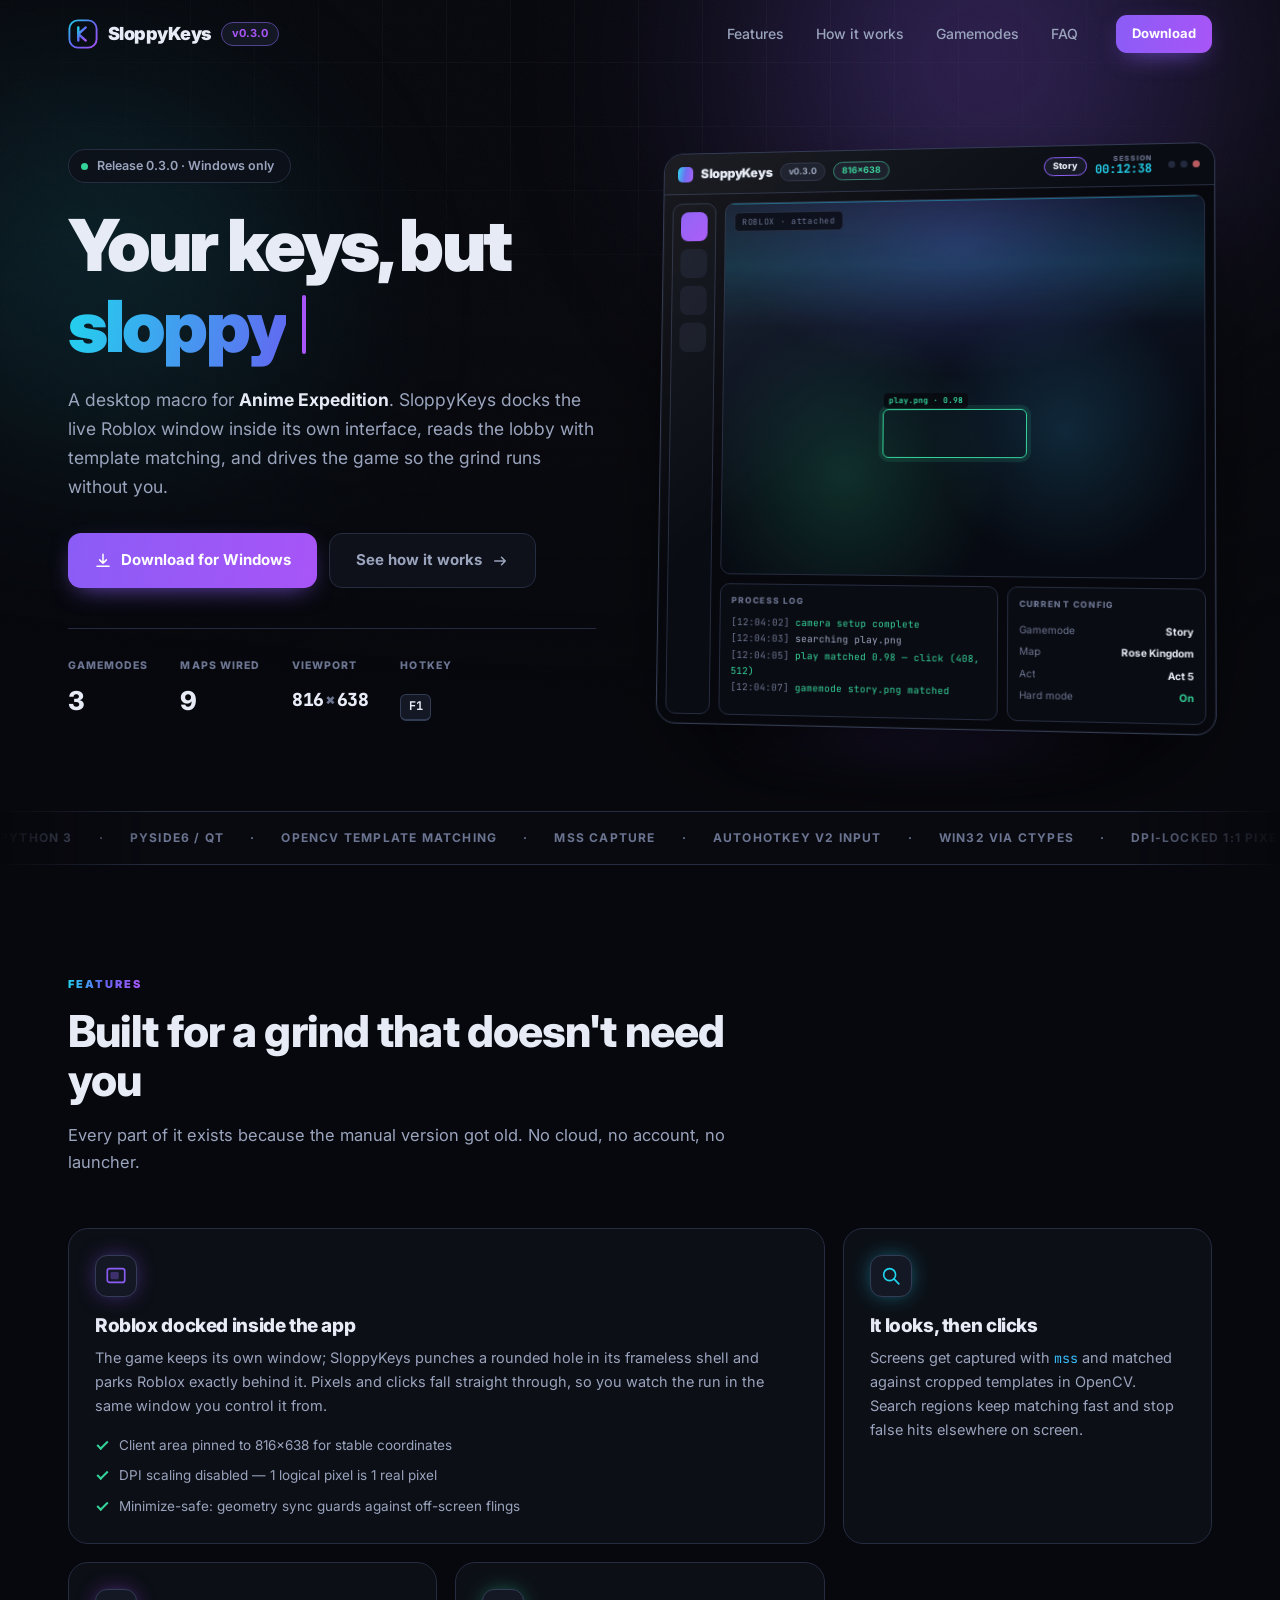
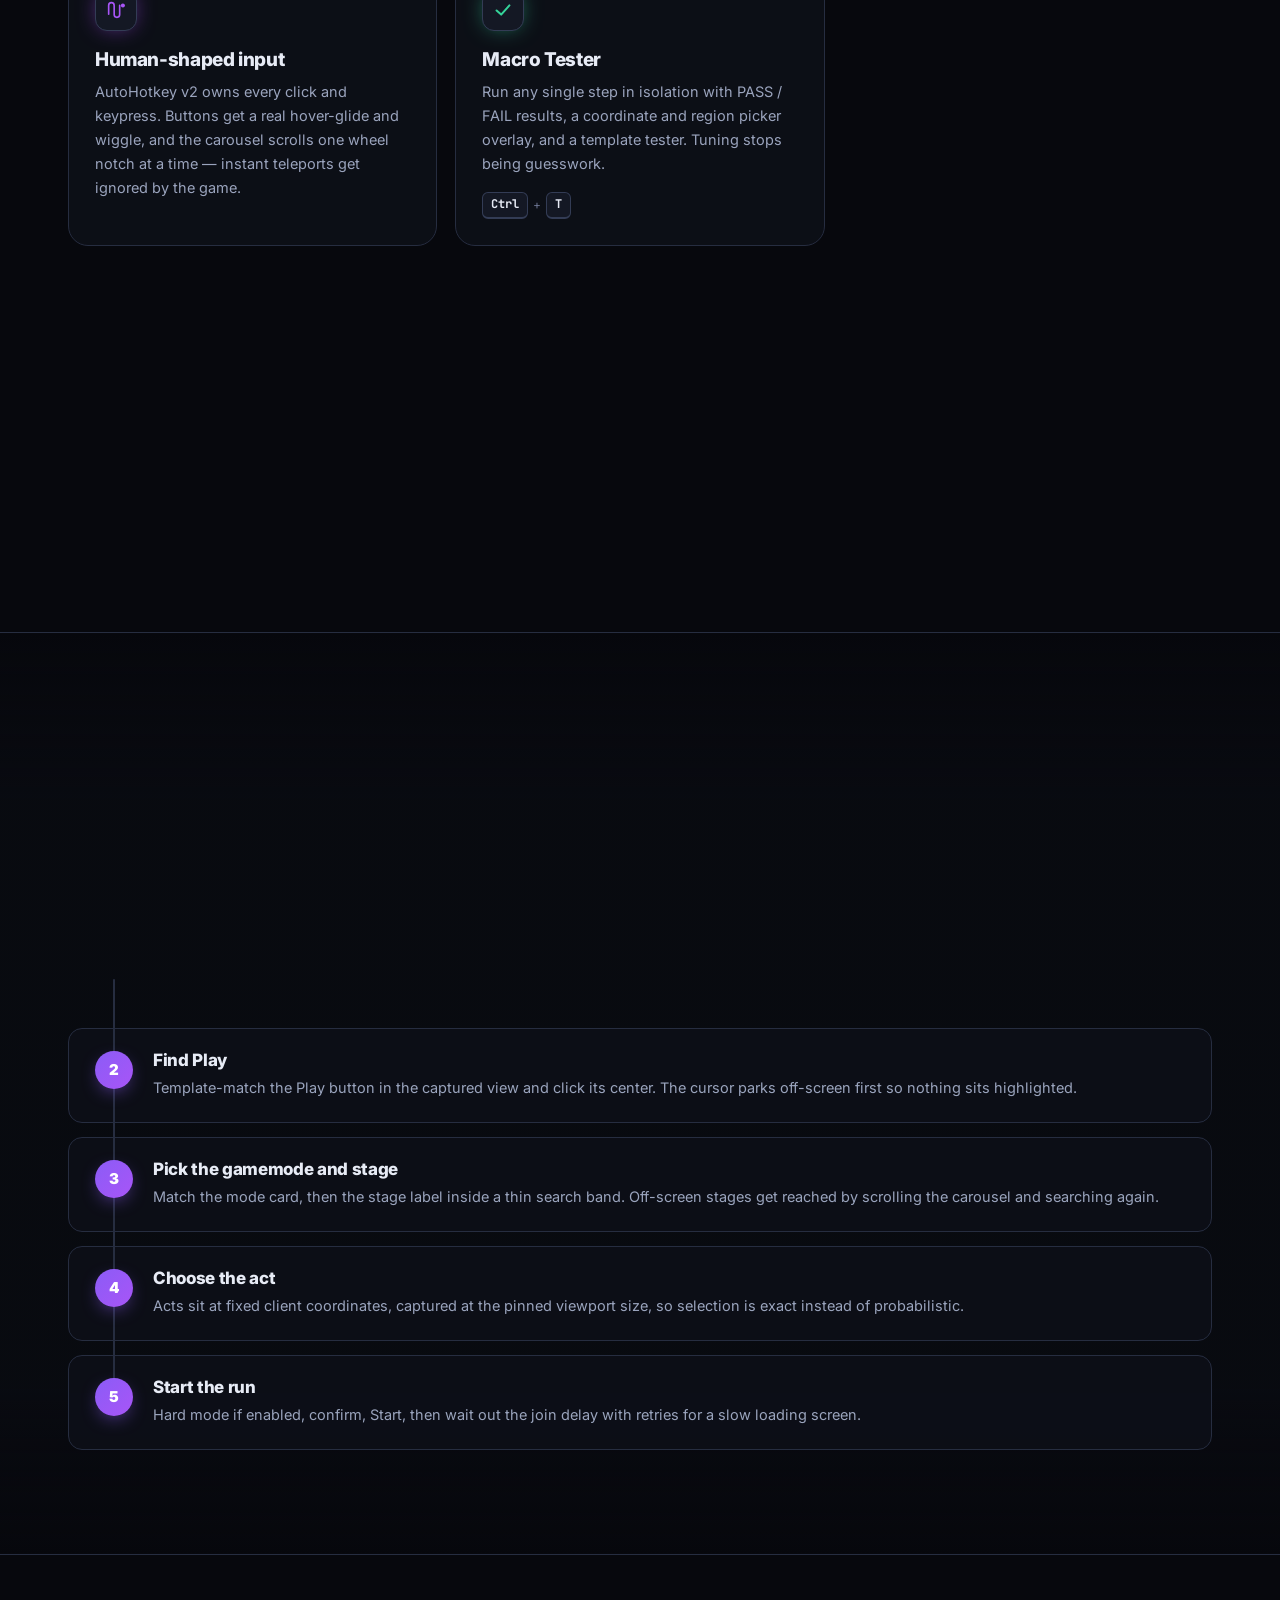
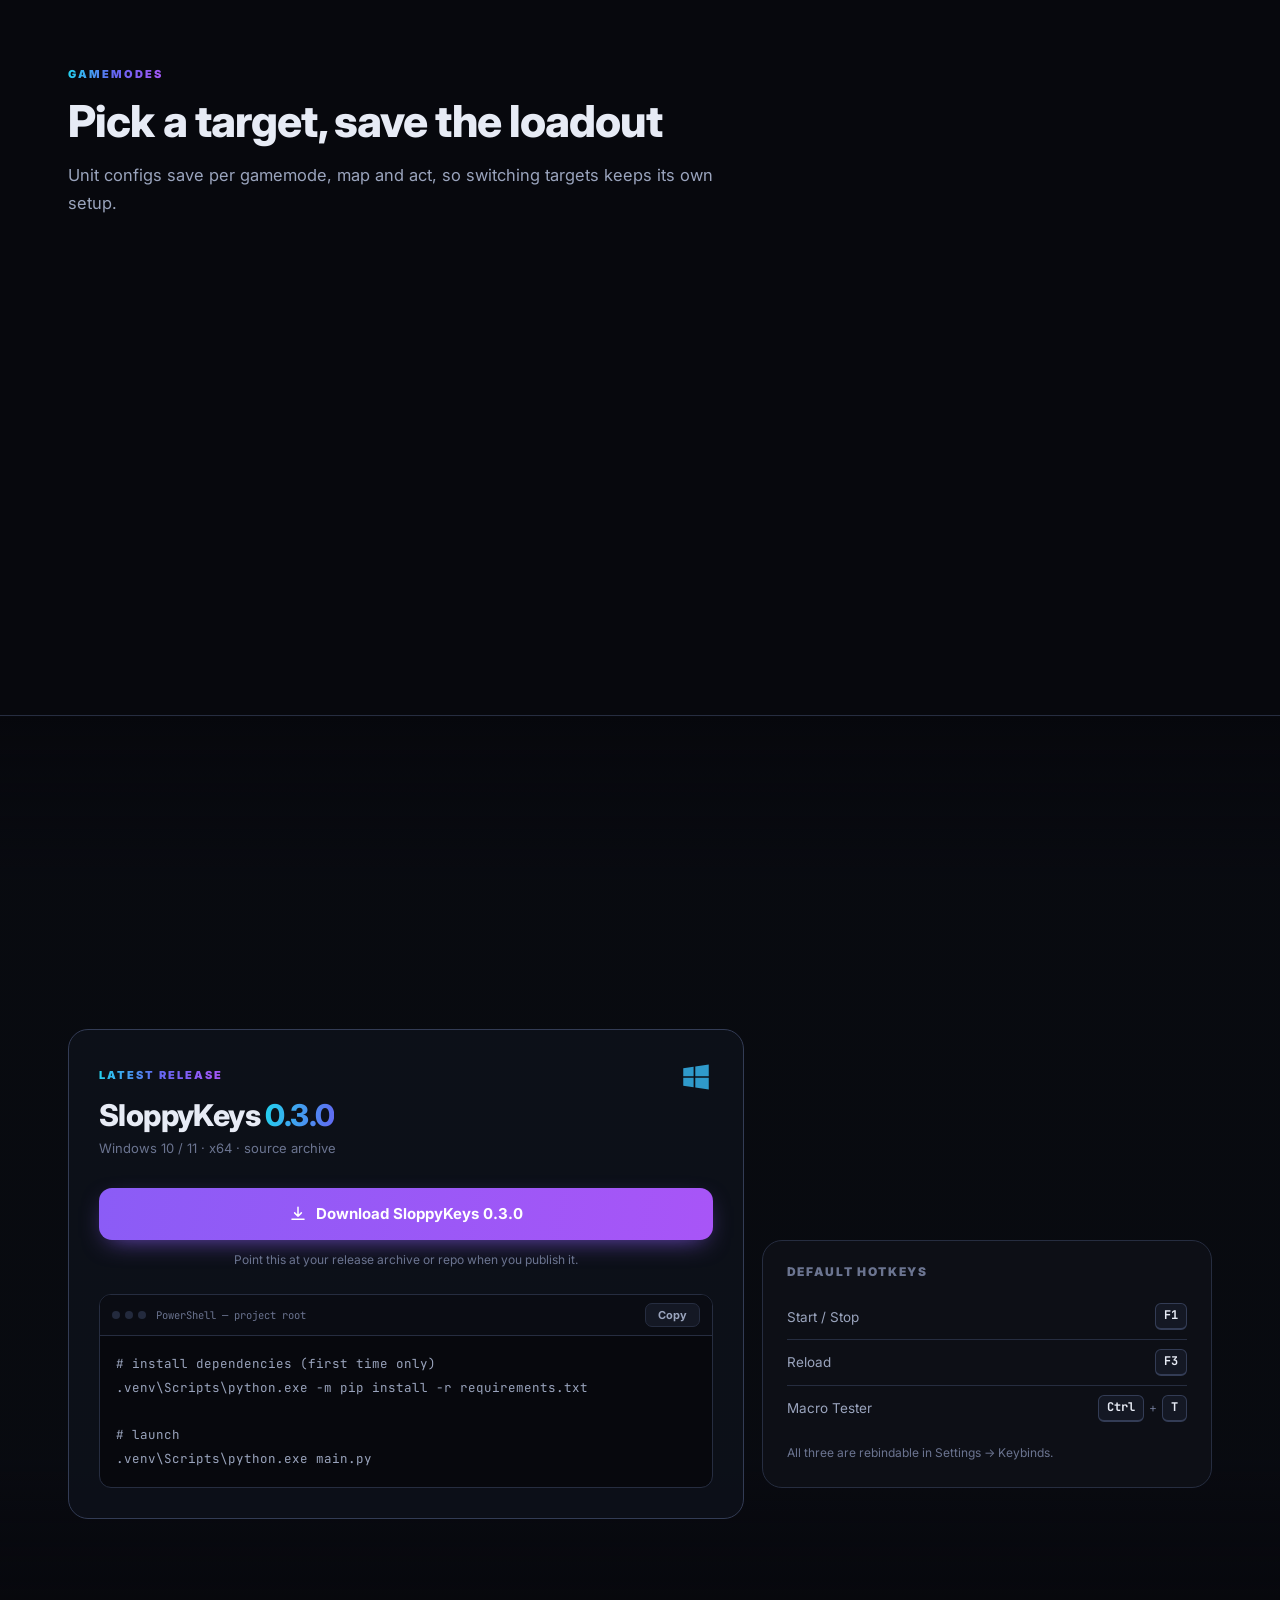
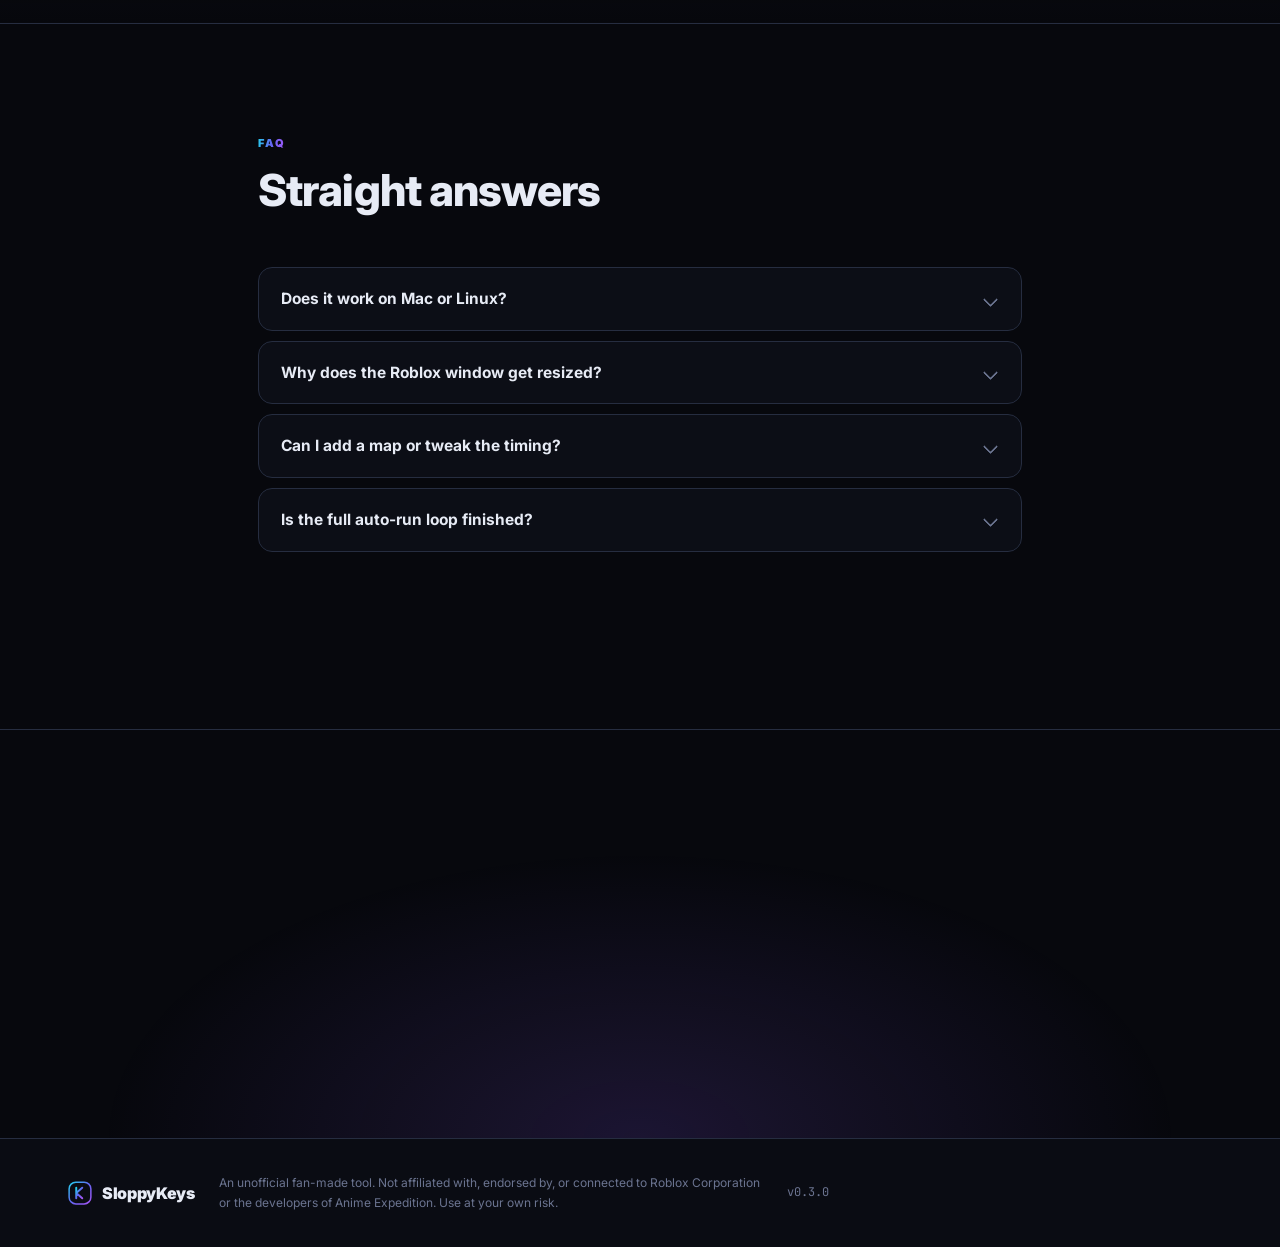
==== website/index.html @ e1d13b54 "chore: import SloppyKeys at its current state Windows-only PySide6 macro for the Roblox game Anime E" ====
<!DOCTYPE html>
<html lang="en">
<head>
<meta charset="utf-8">
<meta name="viewport" content="width=device-width, initial-scale=1">
<title>SloppyKeys — the Anime Expedition macro that runs itself</title>
<meta name="description" content="SloppyKeys is a Windows macro for Anime Expedition. It docks the live Roblox window inside its own UI, image-matches the lobby, and drives the game for you.">
<meta name="theme-color" content="#07080D">

<meta property="og:type" content="website">
<meta property="og:title" content="SloppyKeys — the Anime Expedition macro that runs itself">
<meta property="og:description" content="Docks the live Roblox window, image-matches the lobby, and farms while you do something else.">

<link rel="preconnect" href="https://fonts.googleapis.com">
<link rel="preconnect" href="https://fonts.gstatic.com" crossorigin>
<link href="https://fonts.googleapis.com/css2?family=Inter:wght@400;500;700;800;900&family=JetBrains+Mono:wght@400;500;700&display=swap" rel="stylesheet">
<link rel="stylesheet" href="styles.css">
</head>
<body>

<a class="skip" href="#main">Skip to content</a>

<!-- ambient background layers -->
<div class="backdrop" aria-hidden="true">
  <div class="grid"></div>
  <div class="blob blob-violet" data-parallax="0.18"></div>
  <div class="blob blob-cyan"   data-parallax="0.30"></div>
  <div class="blob blob-indigo" data-parallax="0.12"></div>
  <div class="noise"></div>
  <div class="vignette"></div>
</div>

<!-- ─────────────────────────── nav ─────────────────────────── -->
<header class="nav" id="nav">
  <div class="wrap nav-inner">
    <a class="brand" href="#top" aria-label="SloppyKeys home">
      <svg class="mark" viewBox="0 0 32 32" aria-hidden="true">
        <defs>
          <linearGradient id="g-mark" x1="0" y1="0" x2="1" y2="1">
            <stop offset="0" stop-color="#22D3EE"/>
            <stop offset="0.5" stop-color="#6366F1"/>
            <stop offset="1" stop-color="#A855F7"/>
          </linearGradient>
        </defs>
        <rect x="1.5" y="1.5" width="29" height="29" rx="9" fill="none" stroke="url(#g-mark)" stroke-width="2"/>
        <path d="M11 9v14M11 16l8-7M11 16l8 7" fill="none" stroke="url(#g-mark)" stroke-width="2.6" stroke-linecap="round" stroke-linejoin="round"/>
      </svg>
      <span class="brand-name">SloppyKeys</span>
      <span class="pill pill-v">v0.3.0</span>
    </a>

    <nav class="nav-links" aria-label="Sections">
      <a href="#features">Features</a>
      <a href="#how">How it works</a>
      <a href="#modes">Gamemodes</a>
      <a href="#faq">FAQ</a>
    </nav>

    <a class="btn btn-primary btn-sm" href="#download">
      <span class="btn-glow" aria-hidden="true"></span>
      Download
    </a>
  </div>
  <div class="scroll-progress" id="scrollProgress" aria-hidden="true"></div>
</header>

<main id="main">

<!-- ─────────────────────────── hero ─────────────────────────── -->
<section class="hero" id="top">
  <div class="wrap hero-inner">

    <div class="hero-copy">
      <div class="badge reveal">
        <span class="dot"></span>
        Release 0.3.0 · Windows only
      </div>

      <h1 class="reveal" data-delay="60">
        Your keys, but
        <span class="grad">sloppy</span>
        <span class="cursor-bar" aria-hidden="true"></span>
      </h1>

      <p class="lede reveal" data-delay="120">
        A desktop macro for <strong>Anime Expedition</strong>. SloppyKeys docks the live
        Roblox window inside its own interface, reads the lobby with template matching,
        and drives the game so the grind runs without you.
      </p>

      <div class="cta-row reveal" data-delay="180">
        <a class="btn btn-primary btn-lg" href="#download">
          <span class="btn-glow" aria-hidden="true"></span>
          <svg class="i" viewBox="0 0 24 24" aria-hidden="true"><path d="M12 3v12m0 0 4.5-4.5M12 15l-4.5-4.5M4 19h16" fill="none" stroke="currentColor" stroke-width="2" stroke-linecap="round" stroke-linejoin="round"/></svg>
          Download for Windows
        </a>
        <a class="btn btn-ghost btn-lg" href="#how">
          See how it works
          <svg class="i" viewBox="0 0 24 24" aria-hidden="true"><path d="M5 12h14m0 0-5-5m5 5-5 5" fill="none" stroke="currentColor" stroke-width="2" stroke-linecap="round" stroke-linejoin="round"/></svg>
        </a>
      </div>

      <dl class="stats reveal" data-delay="240">
        <div class="stat">
          <dt>Gamemodes</dt>
          <dd><span class="count" data-to="3">0</span></dd>
        </div>
        <div class="stat">
          <dt>Maps wired</dt>
          <dd><span class="count" data-to="9">0</span></dd>
        </div>
        <div class="stat">
          <dt>Viewport</dt>
          <dd class="mono small">816<span class="x">×</span>638</dd>
        </div>
        <div class="stat">
          <dt>Hotkey</dt>
          <dd><kbd>F1</kbd></dd>
        </div>
      </dl>
    </div>

    <!-- app mock, mirrors the real shell: titlebar + rail + viewport + strip -->
    <div class="hero-app reveal" data-delay="120">
      <div class="app tilt" id="appMock">
        <div class="app-titlebar">
          <span class="mini-mark" aria-hidden="true"></span>
          <span class="app-brand">SloppyKeys</span>
          <span class="pill pill-tiny">v0.3.0</span>
          <span class="pill pill-tiny pill-good">816×638</span>
          <span class="spacer"></span>
          <span class="pill pill-tiny pill-mode">Story</span>
          <span class="session"><em>SESSION</em><b id="mockTimer">00:00:00</b></span>
          <span class="wdots" aria-hidden="true"><i></i><i></i><i></i></span>
        </div>

        <div class="app-body">
          <div class="app-rail" aria-hidden="true">
            <span class="rail-i on"></span>
            <span class="rail-i"></span>
            <span class="rail-i"></span>
            <span class="rail-i"></span>
          </div>

          <div class="app-main">
            <div class="app-viewport">
              <span class="vp-tag mono">ROBLOX · attached</span>
              <div class="vp-scan" aria-hidden="true"></div>
              <!-- template-match reticle -->
              <div class="vp-hit" aria-hidden="true">
                <span class="vp-hit-label mono">play.png · 0.98</span>
              </div>
            </div>

            <div class="app-strip">
              <div class="strip-box">
                <span class="strip-head">PROCESS LOG</span>
                <pre class="log mono" id="mockLog" aria-hidden="true"></pre>
              </div>
              <div class="strip-box strip-narrow">
                <span class="strip-head">CURRENT CONFIG</span>
                <div class="kv"><span>Gamemode</span><b>Story</b></div>
                <div class="kv"><span>Map</span><b>Rose Kingdom</b></div>
                <div class="kv"><span>Act</span><b>Act 5</b></div>
                <div class="kv"><span>Hard mode</span><b class="on">On</b></div>
              </div>
            </div>
          </div>
        </div>
        <span class="app-sheen" aria-hidden="true"></span>
      </div>
      <div class="app-shadow" aria-hidden="true"></div>
    </div>
  </div>

  <div class="marquee" aria-hidden="true">
    <div class="marquee-track">
      <span>Python 3</span><span>·</span><span>PySide6 / Qt</span><span>·</span>
      <span>OpenCV template matching</span><span>·</span><span>mss capture</span><span>·</span>
      <span>AutoHotkey v2 input</span><span>·</span><span>Win32 via ctypes</span><span>·</span>
      <span>DPI-locked 1:1 pixels</span><span>·</span>
      <span>Python 3</span><span>·</span><span>PySide6 / Qt</span><span>·</span>
      <span>OpenCV template matching</span><span>·</span><span>mss capture</span><span>·</span>
      <span>AutoHotkey v2 input</span><span>·</span><span>Win32 via ctypes</span><span>·</span>
      <span>DPI-locked 1:1 pixels</span><span>·</span>
    </div>
  </div>
</section>

<!-- ─────────────────────────── features ─────────────────────────── -->
<section class="section" id="features">
  <div class="wrap">
    <div class="head reveal">
      <span class="eyebrow">Features</span>
      <h2>Built for a grind that doesn't need you</h2>
      <p>Every part of it exists because the manual version got old. No cloud, no account, no launcher.</p>
    </div>

    <div class="bento">
      <article class="card card-wide reveal" data-spotlight>
        <div class="card-ico ico-violet" aria-hidden="true">
          <svg viewBox="0 0 24 24"><rect x="2.5" y="4" width="19" height="15" rx="2.5" fill="none" stroke="currentColor" stroke-width="1.8"/><rect x="6" y="7.5" width="9" height="8" rx="1.5" fill="currentColor" opacity=".35"/></svg>
        </div>
        <h3>Roblox docked inside the app</h3>
        <p>
          The game keeps its own window; SloppyKeys punches a rounded hole in its frameless
          shell and parks Roblox exactly behind it. Pixels and clicks fall straight through,
          so you watch the run in the same window you control it from.
        </p>
        <ul class="ticks">
          <li>Client area pinned to 816×638 for stable coordinates</li>
          <li>DPI scaling disabled — 1 logical pixel is 1 real pixel</li>
          <li>Minimize-safe: geometry sync guards against off-screen flings</li>
        </ul>
      </article>

      <article class="card reveal" data-delay="60" data-spotlight>
        <div class="card-ico ico-cyan" aria-hidden="true">
          <svg viewBox="0 0 24 24"><circle cx="10.5" cy="10.5" r="6.5" fill="none" stroke="currentColor" stroke-width="1.8"/><path d="m15.5 15.5 5 5" stroke="currentColor" stroke-width="1.8" stroke-linecap="round"/></svg>
        </div>
        <h3>It looks, then clicks</h3>
        <p>
          Screens get captured with <span class="mono">mss</span> and matched against cropped
          templates in OpenCV. Search regions keep matching fast and stop false hits
          elsewhere on screen.
        </p>
      </article>

      <article class="card reveal" data-delay="120" data-spotlight>
        <div class="card-ico ico-purple" aria-hidden="true">
          <svg viewBox="0 0 24 24"><path d="M4 16.5V7a3 3 0 0 1 6 0v10a3 3 0 0 0 6 0V7" fill="none" stroke="currentColor" stroke-width="1.8" stroke-linecap="round"/><circle cx="19.5" cy="7" r="2.2" fill="currentColor"/></svg>
        </div>
        <h3>Human-shaped input</h3>
        <p>
          AutoHotkey v2 owns every click and keypress. Buttons get a real hover-glide and
          wiggle, and the carousel scrolls one wheel notch at a time — instant teleports
          get ignored by the game.
        </p>
      </article>

      <article class="card reveal" data-delay="60" data-spotlight>
        <div class="card-ico ico-good" aria-hidden="true">
          <svg viewBox="0 0 24 24"><path d="M5 12.5 10 17l9-10" fill="none" stroke="currentColor" stroke-width="2.2" stroke-linecap="round" stroke-linejoin="round"/></svg>
        </div>
        <h3>Macro Tester</h3>
        <p>
          Run any single step in isolation with PASS / FAIL results, a coordinate and region
          picker overlay, and a template tester. Tuning stops being guesswork.
        </p>
        <span class="kbd-row"><kbd>Ctrl</kbd><span>+</span><kbd>T</kbd></span>
      </article>

      <article class="card card-wide reveal" data-delay="120" data-spotlight>
        <div class="card-ico ico-sky" aria-hidden="true">
          <svg viewBox="0 0 24 24"><path d="M4 7h16M4 12h16M4 17h10" fill="none" stroke="currentColor" stroke-width="1.8" stroke-linecap="round"/></svg>
        </div>
        <h3>Tunable without touching code</h3>
        <p>
          Delays, keybinds, hard mode and the private-server link live in Settings and persist
          to <span class="mono">settings.json</span>. Gamemodes, maps, acts and coordinates are
          plain data tables, so new content is an edit, not a rewrite.
        </p>
        <div class="chips">
          <span class="chip">Image-search cooldown</span>
          <span class="chip">Join wait</span>
          <span class="chip">Retry on load</span>
          <span class="chip">Hard mode</span>
          <span class="chip">Private server</span>
        </div>
      </article>

      <article class="card reveal" data-delay="180" data-spotlight>
        <div class="card-ico ico-warn" aria-hidden="true">
          <svg viewBox="0 0 24 24"><circle cx="12" cy="12" r="8.5" fill="none" stroke="currentColor" stroke-width="1.8"/><path d="M12 7.5v5l3.5 2" fill="none" stroke="currentColor" stroke-width="1.8" stroke-linecap="round"/></svg>
        </div>
        <h3>Never freezes</h3>
        <p>
          Clicks, sleeps and image searches run on worker threads, so the interface stays
          responsive while a step is mid-flight.
        </p>
      </article>
    </div>
  </div>
</section>

<!-- ─────────────────────────── how it works ─────────────────────────── -->
<section class="section section-alt" id="how">
  <div class="wrap">
    <div class="head reveal">
      <span class="eyebrow">How it works</span>
      <h2>Lobby to loot, five steps</h2>
      <p>The navigator drives the same path you would, just without the misclicks.</p>
    </div>

    <ol class="steps">
      <li class="step reveal" data-spotlight>
        <span class="step-n">1</span>
        <div>
          <h3>Frame the camera</h3>
          <p>Zoom in, pitch down with raw mouse input, zoom back out — a known camera state means known coordinates.</p>
        </div>
      </li>
      <li class="step reveal" data-delay="60" data-spotlight>
        <span class="step-n">2</span>
        <div>
          <h3>Find Play</h3>
          <p>Template-match the Play button in the captured view and click its center. The cursor parks off-screen first so nothing sits highlighted.</p>
        </div>
      </li>
      <li class="step reveal" data-delay="120" data-spotlight>
        <span class="step-n">3</span>
        <div>
          <h3>Pick the gamemode and stage</h3>
          <p>Match the mode card, then the stage label inside a thin search band. Off-screen stages get reached by scrolling the carousel and searching again.</p>
        </div>
      </li>
      <li class="step reveal" data-delay="180" data-spotlight>
        <span class="step-n">4</span>
        <div>
          <h3>Choose the act</h3>
          <p>Acts sit at fixed client coordinates, captured at the pinned viewport size, so selection is exact instead of probabilistic.</p>
        </div>
      </li>
      <li class="step reveal" data-delay="240" data-spotlight>
        <span class="step-n">5</span>
        <div>
          <h3>Start the run</h3>
          <p>Hard mode if enabled, confirm, Start, then wait out the join delay with retries for a slow loading screen.</p>
        </div>
      </li>
      <span class="steps-line" aria-hidden="true"><i id="stepsFill"></i></span>
    </ol>
  </div>
</section>

<!-- ─────────────────────────── gamemodes ─────────────────────────── -->
<section class="section" id="modes">
  <div class="wrap">
    <div class="head reveal">
      <span class="eyebrow">Gamemodes</span>
      <h2>Pick a target, save the loadout</h2>
      <p>Unit configs save per gamemode, map and act, so switching targets keeps its own setup.</p>
    </div>

    <div class="modes">
      <article class="mode mode-sky reveal" data-spotlight>
        <header>
          <h3>Story</h3>
          <span class="mode-tag">5 maps · 7 acts</span>
        </header>
        <p>Fully measured and confirmed end-to-end, including the two special acts.</p>
        <ul class="mode-list">
          <li>School Grounds</li>
          <li>Flower Forest</li>
          <li>Rose Kingdom</li>
          <li>Fairy King Forest</li>
          <li>King's Tomb</li>
        </ul>
        <footer><span class="state state-good">Verified</span></footer>
      </article>

      <article class="mode mode-bad reveal" data-delay="60" data-spotlight>
        <header>
          <h3>Raid</h3>
          <span class="mode-tag">1 map · 3 acts</span>
        </header>
        <p>Navigation is in place. Act and start coordinates are still being measured.</p>
        <ul class="mode-list">
          <li>Spirit City</li>
        </ul>
        <footer><span class="state state-warn">Coordinates pending</span></footer>
      </article>

      <article class="mode mode-good reveal" data-delay="120" data-spotlight>
        <header>
          <h3>Expedition</h3>
          <span class="mode-tag">3 maps · 3 difficulties</span>
        </header>
        <p>Difficulty selection replaces acts. Same navigation path, own coordinate set.</p>
        <ul class="mode-list">
          <li>School Grounds</li>
          <li>Flower Forest</li>
          <li>Rose Kingdom</li>
        </ul>
        <footer><span class="state state-warn">Coordinates pending</span></footer>
      </article>
    </div>
  </div>
</section>

<!-- ─────────────────────────── download ─────────────────────────── -->
<section class="section section-alt" id="download">
  <div class="wrap">
    <div class="head reveal">
      <span class="eyebrow">Download</span>
      <h2>Get 0.3.0 running</h2>
      <p>Source release. Python and AutoHotkey v2 do the heavy lifting, so there's nothing to install beyond them.</p>
    </div>

    <div class="dl">
      <div class="dl-main reveal" data-spotlight>
        <div class="dl-top">
          <div>
            <span class="eyebrow">Latest release</span>
            <h3>SloppyKeys <span class="grad">0.3.0</span></h3>
            <p class="dl-note">Windows 10 / 11 · x64 · source archive</p>
          </div>
          <span class="os-badge" aria-hidden="true">
            <svg viewBox="0 0 24 24"><path d="M3 5.8 10.3 4.8v6.6H3zM11.5 4.6 21 3.2v8.2h-9.5zM3 12.6h7.3v6.6L3 18.2zM11.5 12.6H21v8.2l-9.5-1.4z" fill="currentColor"/></svg>
          </span>
        </div>

        <a class="btn btn-primary btn-lg btn-block" href="#" data-noop>
          <span class="btn-glow" aria-hidden="true"></span>
          <svg class="i" viewBox="0 0 24 24" aria-hidden="true"><path d="M12 3v12m0 0 4.5-4.5M12 15l-4.5-4.5M4 19h16" fill="none" stroke="currentColor" stroke-width="2" stroke-linecap="round" stroke-linejoin="round"/></svg>
          Download SloppyKeys 0.3.0
        </a>
        <p class="dl-hint">Point this at your release archive or repo when you publish it.</p>

        <div class="terminal">
          <div class="terminal-bar">
            <span class="tdots" aria-hidden="true"><i></i><i></i><i></i></span>
            <span class="mono terminal-title">PowerShell — project root</span>
            <button class="copy" type="button" data-copy="#cmds" aria-label="Copy setup commands">Copy</button>
          </div>
          <pre class="mono" id="cmds"># install dependencies (first time only)
.venv\Scripts\python.exe -m pip install -r requirements.txt

# launch
.venv\Scripts\python.exe main.py</pre>
        </div>
      </div>

      <aside class="dl-side">
        <div class="side-card reveal" data-delay="60" data-spotlight>
          <h4>Requirements</h4>
          <ul class="ticks">
            <li>Windows 10 or 11 — Win32 only, no Linux or macOS build</li>
            <li>Python 3 with the bundled virtual environment</li>
            <li>AutoHotkey v2 for synthetic input</li>
            <li>Roblox, windowed</li>
          </ul>
        </div>

        <div class="side-card reveal" data-delay="120" data-spotlight>
          <h4>Default hotkeys</h4>
          <div class="bind"><span>Start / Stop</span><kbd>F1</kbd></div>
          <div class="bind"><span>Reload</span><kbd>F3</kbd></div>
          <div class="bind"><span>Macro Tester</span><span class="kbd-row"><kbd>Ctrl</kbd><span>+</span><kbd>T</kbd></span></div>
          <p class="side-note">All three are rebindable in Settings → Keybinds.</p>
        </div>
      </aside>
    </div>
  </div>
</section>

<!-- ─────────────────────────── faq ─────────────────────────── -->
<section class="section" id="faq">
  <div class="wrap wrap-narrow">
    <div class="head reveal">
      <span class="eyebrow">FAQ</span>
      <h2>Straight answers</h2>
    </div>

    <div class="faq">
      <details class="reveal">
        <summary>Does it work on Mac or Linux?<span class="chev" aria-hidden="true"></span></summary>
        <p>No. SloppyKeys talks to the Win32 API to find, size and position the Roblox window, and it uses AutoHotkey for input. Both are Windows-only, and there is no cross-platform path planned.</p>
      </details>
      <details class="reveal" data-delay="40">
        <summary>Why does the Roblox window get resized?<span class="chev" aria-hidden="true"></span></summary>
        <p>Every coordinate and template is captured at an 816×638 client area with DPI scaling disabled. Pinning that size is what makes clicks land in the right place on any display.</p>
      </details>
      <details class="reveal" data-delay="80">
        <summary>Can I add a map or tweak the timing?<span class="chev" aria-hidden="true"></span></summary>
        <p>Yes. Content lives in data tables — gamemodes, maps, acts, start sequences, images and search regions. Delays and keybinds are editable live in Settings and saved to <span class="mono">settings.json</span>.</p>
      </details>
      <details class="reveal" data-delay="120">
        <summary>Is the full auto-run loop finished?<span class="chev" aria-hidden="true"></span></summary>
        <p>Not in 0.3.0. Camera setup and lobby navigation are verified for Story and runnable step by step in the Macro Tester. Chaining them into the F1 loop, plus in-match unit placement, is what's next.</p>
      </details>
      <details class="reveal" data-delay="160">
        <summary>Will this get my account banned?<span class="chev" aria-hidden="true"></span></summary>
        <p>Automation tools carry risk. SloppyKeys sends ordinary mouse and keyboard input and never touches game memory or network traffic, but it still automates play, which many games disallow. Use it knowing that.</p>
      </details>
    </div>
  </div>
</section>

<!-- ─────────────────────────── cta ─────────────────────────── -->
<section class="closer">
  <div class="wrap closer-inner reveal">
    <h2>Stop babysitting the lobby.</h2>
    <p>Set a target, hit <kbd>F1</kbd>, go do something better.</p>
    <a class="btn btn-primary btn-lg" href="#download">
      <span class="btn-glow" aria-hidden="true"></span>
      Download 0.3.0
    </a>
  </div>
</section>

</main>

<footer class="footer">
  <div class="wrap footer-inner">
    <div class="footer-brand">
      <svg class="mark" viewBox="0 0 32 32" aria-hidden="true">
        <rect x="1.5" y="1.5" width="29" height="29" rx="9" fill="none" stroke="url(#g-mark)" stroke-width="2"/>
        <path d="M11 9v14M11 16l8-7M11 16l8 7" fill="none" stroke="url(#g-mark)" stroke-width="2.6" stroke-linecap="round" stroke-linejoin="round"/>
      </svg>
      <span>SloppyKeys</span>
    </div>
    <p class="disclaimer">
      An unofficial fan-made tool. Not affiliated with, endorsed by, or connected to Roblox
      Corporation or the developers of Anime Expedition. Use at your own risk.
    </p>
    <span class="footer-v mono">v0.3.0</span>
  </div>
</footer>

<script src="main.js"></script>
</body>
</html>
---- website/styles.css ----
/* ============================================================
   SloppyKeys — release site
   Palette mirrors sloppykeys/ui/theme.py so the site and the app
   read as the same product.
   ============================================================ */

:root {
  /* ink */
  --ink-900:#07080D; --ink-850:#0A0C13; --ink-800:#0E1119;
  --ink-700:#141824; --ink-600:#1B2030; --ink-500:#232A3D;
  /* lines */
  --line:#262D40; --line-bright:#333C55;
  /* text */
  --text:#E7EBF5; --text-dim:#9AA4BD; --text-faint:#6B7490;
  /* accents */
  --cyan:#22D3EE; --sky:#38BDF8; --blue:#3B82F6;
  --indigo:#6366F1; --violet:#8B5CF6; --purple:#A855F7;
  --good:#34D399; --warn:#FBBF24; --bad:#F87171;

  --grad: linear-gradient(100deg, var(--cyan), var(--indigo) 48%, var(--purple));
  --radius:14px; --radius-lg:20px;
  --sans:"Inter", "Segoe UI", system-ui, sans-serif;
  --mono:"JetBrains Mono", Consolas, monospace;
  --ease:cubic-bezier(.22,.68,0,1);
  --wrap:1200px;
}

*,*::before,*::after { box-sizing:border-box; }

html { scroll-behavior:smooth; -webkit-text-size-adjust:100%; }

body {
  margin:0;
  background:var(--ink-900);
  color:var(--text);
  font-family:var(--sans);
  font-size:16px;
  line-height:1.65;
  overflow-x:hidden;
  -webkit-font-smoothing:antialiased;
}

h1,h2,h3,h4 { margin:0; line-height:1.12; letter-spacing:-.02em; font-weight:800; }
p { margin:0; }
ul,ol { margin:0; padding:0; list-style:none; }
a { color:inherit; text-decoration:none; }
img,svg { display:block; max-width:100%; }

::selection { background:color-mix(in srgb, var(--violet) 40%, transparent); }

:focus-visible {
  outline:2px solid var(--violet);
  outline-offset:3px;
  border-radius:6px;
}

.skip {
  position:absolute; left:-9999px; top:0; z-index:200;
  background:var(--violet); color:#fff; padding:10px 16px; border-radius:0 0 10px 0;
}
.skip:focus { left:0; }

.mono { font-family:var(--mono); font-variant-ligatures:none; }
.wrap { width:100%; max-width:var(--wrap); margin-inline:auto; padding-inline:28px; }
.wrap-narrow { max-width:820px; }

/* ── scrollbar ─────────────────────────────────────────── */
::-webkit-scrollbar { width:11px; }
::-webkit-scrollbar-track { background:var(--ink-900); }
::-webkit-scrollbar-thumb {
  background:var(--ink-600); border-radius:99px;
  border:3px solid var(--ink-900);
}
::-webkit-scrollbar-thumb:hover { background:var(--ink-500); }

/* ============================================================
   ambient backdrop
   ============================================================ */
.backdrop { position:fixed; inset:0; z-index:-1; overflow:hidden; pointer-events:none; }

.grid {
  position:absolute; inset:-2px;
  background-image:
    linear-gradient(to right, rgba(255,255,255,.032) 1px, transparent 1px),
    linear-gradient(to bottom, rgba(255,255,255,.032) 1px, transparent 1px);
  background-size:64px 64px;
  mask-image:radial-gradient(ellipse 80% 60% at 50% 0%, #000 20%, transparent 75%);
}

.blob {
  position:absolute; border-radius:50%;
  filter:blur(120px); opacity:.5;
  will-change:transform;
}
.blob-violet {
  width:640px; height:640px; top:-260px; left:52%;
  background:radial-gradient(circle, var(--violet), transparent 68%);
  animation:drift 26s var(--ease) infinite alternate;
}
.blob-cyan {
  width:520px; height:520px; top:6%; left:-180px;
  background:radial-gradient(circle, var(--cyan), transparent 68%);
  opacity:.32;
  animation:drift 32s var(--ease) infinite alternate-reverse;
}
.blob-indigo {
  width:760px; height:760px; top:120%; left:20%;
  background:radial-gradient(circle, var(--indigo), transparent 70%);
  opacity:.3;
  animation:drift 38s var(--ease) infinite alternate;
}
@keyframes drift {
  from { transform:translate3d(0,0,0) scale(1); }
  to   { transform:translate3d(90px,60px,0) scale(1.18); }
}

.noise {
  position:absolute; inset:0; opacity:.032;
  background-image:url("data:image/svg+xml,%3Csvg xmlns='http://www.w3.org/2000/svg' width='160' height='160'%3E%3Cfilter id='n'%3E%3CfeTurbulence type='fractalNoise' baseFrequency='.8' numOctaves='3'/%3E%3C/filter%3E%3Crect width='160' height='160' filter='url(%23n)'/%3E%3C/svg%3E");
}
.vignette {
  position:absolute; inset:0;
  background:radial-gradient(ellipse 120% 80% at 50% 0%, transparent 40%, var(--ink-900) 100%);
}

/* ============================================================
   nav
   ============================================================ */
.nav {
  position:sticky; top:0; z-index:100;
  border-bottom:1px solid transparent;
  transition:background .35s var(--ease), border-color .35s var(--ease), backdrop-filter .35s;
}
.nav.stuck {
  background:color-mix(in srgb, var(--ink-850) 78%, transparent);
  backdrop-filter:blur(18px) saturate(140%);
  border-bottom-color:var(--line);
}
.nav-inner { display:flex; align-items:center; gap:24px; height:68px; }

.brand { display:flex; align-items:center; gap:10px; flex-shrink:0; }
.mark { width:30px; height:30px; }
.brand-name { font-weight:900; font-size:18px; letter-spacing:-.03em; }

.pill {
  border:1px solid var(--line); background:var(--ink-700);
  border-radius:99px; color:var(--text-dim);
  font-size:11px; font-weight:700; padding:2px 10px; line-height:1.6;
  white-space:nowrap;
}
.pill-v { border-color:color-mix(in srgb, var(--violet) 45%, var(--line)); color:var(--purple); }

.nav-links { display:flex; gap:4px; margin-left:auto; }
.nav-links a {
  position:relative; padding:8px 14px; border-radius:9px;
  color:var(--text-dim); font-size:14px; font-weight:500;
  transition:color .2s, background .2s;
}
.nav-links a:hover { color:var(--text); background:var(--ink-700); }
.nav-links a::after {
  content:""; position:absolute; left:14px; right:14px; bottom:4px; height:1.5px;
  background:var(--grad); border-radius:2px;
  transform:scaleX(0); transform-origin:left; transition:transform .32s var(--ease);
}
.nav-links a:hover::after { transform:scaleX(1); }

.scroll-progress {
  position:absolute; left:0; bottom:-1px; height:2px; width:0;
  background:var(--grad);
  box-shadow:0 0 14px color-mix(in srgb, var(--violet) 70%, transparent);
}

/* ============================================================
   buttons
   ============================================================ */
.btn {
  position:relative; display:inline-flex; align-items:center; justify-content:center;
  gap:9px; border:1px solid var(--line); border-radius:11px;
  background:var(--ink-700); color:var(--text);
  font-family:inherit; font-size:14px; font-weight:700; cursor:pointer;
  padding:11px 20px; overflow:hidden;
  transition:transform .22s var(--ease), border-color .22s, background .22s, box-shadow .32s;
}
.btn .i { width:18px; height:18px; flex-shrink:0; }
.btn:hover { transform:translateY(-2px); border-color:var(--line-bright); }
.btn:active { transform:translateY(0); }

.btn-primary {
  border:none; color:#fff;
  background:linear-gradient(100deg, var(--violet), var(--purple));
  box-shadow:0 8px 26px -10px color-mix(in srgb, var(--violet) 85%, transparent);
}
.btn-primary:hover {
  box-shadow:0 16px 42px -12px color-mix(in srgb, var(--violet) 95%, transparent);
}
/* sheen sweep on hover */
.btn-glow {
  position:absolute; inset:0;
  background:linear-gradient(105deg, transparent 30%, rgba(255,255,255,.32) 50%, transparent 70%);
  transform:translateX(-120%);
  transition:transform .7s var(--ease);
}
.btn:hover .btn-glow { transform:translateX(120%); }

.btn-ghost { background:color-mix(in srgb, var(--ink-700) 60%, transparent); color:var(--text-dim); }
.btn-ghost:hover { color:var(--text); }
.btn-sm { padding:8px 16px; font-size:13px; }
.btn-lg { padding:14px 26px; font-size:15px; border-radius:13px; }
.btn-block { width:100%; margin-top:6px; }

kbd {
  display:inline-block;
  font-family:var(--mono); font-size:12px; font-weight:700;
  background:var(--ink-700); border:1px solid var(--line-bright);
  border-bottom-width:2px; border-radius:6px;
  padding:2px 8px; color:var(--text);
}
.kbd-row { display:inline-flex; align-items:center; gap:5px; color:var(--text-faint); font-size:12px; }

/* ============================================================
   hero
   ============================================================ */
.hero { padding:76px 0 0; }
.hero-inner {
  display:grid; grid-template-columns:minmax(0,1fr) minmax(0,1.06fr);
  gap:56px; align-items:center;
}

.badge {
  display:inline-flex; align-items:center; gap:9px;
  border:1px solid var(--line); border-radius:99px;
  background:color-mix(in srgb, var(--ink-800) 80%, transparent);
  backdrop-filter:blur(8px);
  padding:6px 16px 6px 12px;
  font-size:12.5px; font-weight:600; color:var(--text-dim);
}
.dot {
  width:7px; height:7px; border-radius:50%; background:var(--good);
  box-shadow:0 0 0 0 color-mix(in srgb, var(--good) 70%, transparent);
  animation:ping 2.4s ease-out infinite;
}
@keyframes ping {
  0%   { box-shadow:0 0 0 0 color-mix(in srgb, var(--good) 65%, transparent); }
  70%  { box-shadow:0 0 0 9px transparent; }
  100% { box-shadow:0 0 0 0 transparent; }
}

.hero h1 {
  margin:22px 0 20px;
  font-size:clamp(44px, 5.6vw, 76px);
  font-weight:900; letter-spacing:-.04em;
}
.grad {
  background:var(--grad); background-size:220% 100%;
  -webkit-background-clip:text; background-clip:text;
  -webkit-text-fill-color:transparent; color:transparent;
  animation:shift 7s linear infinite;
}
@keyframes shift { to { background-position:220% 0; } }

.cursor-bar {
  display:inline-block; width:4px; height:.82em; margin-left:6px;
  background:var(--purple); border-radius:2px;
  transform:translateY(2px);
  animation:blink 1.15s steps(2) infinite;
}
@keyframes blink { 50% { opacity:0; } }

.lede { font-size:17.5px; color:var(--text-dim); max-width:56ch; }
.lede strong { color:var(--text); font-weight:700; }

.cta-row { display:flex; flex-wrap:wrap; gap:12px; margin:32px 0 40px; }

.stats {
  display:grid; grid-template-columns:repeat(4,auto); gap:32px;
  margin:0; padding-top:28px; border-top:1px solid var(--line);
  justify-content:start;
}
.stat dt {
  font-size:10.5px; font-weight:800; letter-spacing:.1em; text-transform:uppercase;
  color:var(--text-faint); margin-bottom:6px;
}
.stat dd { margin:0; font-size:26px; font-weight:800; letter-spacing:-.02em; }
.stat dd.small { font-size:18px; padding-top:5px; color:var(--text); }
.stat .x { color:var(--text-faint); margin:0 1px; }

/* ── app mock ──────────────────────────────────────────── */
.hero-app { position:relative; perspective:1600px; }
.app {
  position:relative; z-index:1;
  border:1px solid var(--line-bright); border-radius:var(--radius-lg);
  background:var(--ink-900); overflow:hidden;
  box-shadow:0 50px 110px -40px #000, 0 0 0 1px rgba(255,255,255,.03) inset;
  transform:rotateY(-7deg) rotateX(3deg);
  transition:transform .5s var(--ease);
}
.app.tilt:hover { transform:rotateY(-2deg) rotateX(1deg) translateY(-6px); }
.app-sheen {
  position:absolute; inset:0; pointer-events:none;
  background:linear-gradient(140deg, rgba(255,255,255,.07), transparent 42%);
}
.app-shadow {
  position:absolute; left:12%; right:12%; bottom:-28px; height:60px;
  background:radial-gradient(ellipse at center, color-mix(in srgb, var(--violet) 42%, transparent), transparent 72%);
  filter:blur(26px);
}

.app-titlebar {
  display:flex; align-items:center; gap:8px;
  height:42px; padding:0 14px;
  background:var(--ink-850); border-bottom:1px solid var(--line);
}
.mini-mark {
  width:16px; height:16px; border-radius:5px; background:var(--grad); flex-shrink:0;
}
.app-brand { font-weight:900; font-size:13px; letter-spacing:-.02em; }
.pill-tiny { font-size:9px; padding:1px 8px; }
.pill-good { color:var(--good); border-color:color-mix(in srgb, var(--good) 50%, var(--line)); }
.pill-mode { color:var(--text); border-color:var(--violet); font-weight:800; }
.spacer { flex:1; }
.session { display:flex; flex-direction:column; line-height:1.1; text-align:right; }
.session em {
  font-style:normal; font-size:7px; font-weight:800; letter-spacing:.14em;
  color:var(--text-faint);
}
.session b { font-size:12px; color:var(--cyan); font-family:var(--mono); }
.wdots { display:flex; gap:5px; margin-left:8px; }
.wdots i { width:7px; height:7px; border-radius:50%; background:var(--ink-500); }
.wdots i:last-child { background:color-mix(in srgb, var(--bad) 70%, var(--ink-500)); }

.app-body { display:flex; gap:9px; padding:9px; }
.app-rail {
  display:flex; flex-direction:column; gap:8px; padding:8px;
  width:46px; flex-shrink:0;
  background:var(--ink-850); border:1px solid var(--line); border-radius:10px;
}
.rail-i { height:30px; border-radius:8px; background:var(--ink-700); }
.rail-i.on { background:linear-gradient(135deg, var(--violet), var(--purple)); }

.app-main { flex:1; min-width:0; display:flex; flex-direction:column; gap:9px; }

.app-viewport {
  position:relative; aspect-ratio:816/638;
  border:1px solid var(--line); border-radius:10px; overflow:hidden;
  background:
    radial-gradient(ellipse 70% 50% at 50% 12%, color-mix(in srgb, var(--indigo) 26%, transparent), transparent 70%),
    linear-gradient(170deg, #101a2e, #070a12 70%);
}
.app-viewport::after {
  /* faint suggestion of a game scene */
  content:""; position:absolute; inset:0;
  background:
    radial-gradient(circle at 26% 74%, color-mix(in srgb, var(--good) 18%, transparent), transparent 34%),
    radial-gradient(circle at 72% 62%, color-mix(in srgb, var(--sky) 16%, transparent), transparent 32%);
}
.vp-tag {
  position:absolute; top:9px; left:9px; z-index:3;
  font-size:8.5px; letter-spacing:.08em; color:var(--text-faint);
  background:color-mix(in srgb, var(--ink-900) 72%, transparent);
  border:1px solid var(--line); border-radius:5px; padding:2px 7px;
}
.vp-scan {
  position:absolute; left:0; right:0; height:34%; z-index:2;
  background:linear-gradient(180deg, transparent, color-mix(in srgb, var(--cyan) 12%, transparent), transparent);
  border-top:1px solid color-mix(in srgb, var(--cyan) 40%, transparent);
  animation:scan 4.6s var(--ease) infinite;
}
@keyframes scan {
  0%,8%   { transform:translateY(-40%); opacity:0; }
  20%     { opacity:1; }
  80%     { opacity:1; }
  100%    { transform:translateY(300%); opacity:0; }
}
.vp-hit {
  position:absolute; left:34%; top:56%; width:30%; height:13%; z-index:3;
  border:1.5px solid var(--good); border-radius:6px;
  box-shadow:0 0 0 4px color-mix(in srgb, var(--good) 12%, transparent);
  animation:lock 4.6s var(--ease) infinite;
}
.vp-hit-label {
  position:absolute; left:0; top:-17px; white-space:nowrap;
  font-size:8px; font-weight:700; color:var(--good);
  background:color-mix(in srgb, var(--ink-900) 80%, transparent);
  border-radius:4px; padding:1px 5px;
}
@keyframes lock {
  0%,55%  { opacity:0; transform:scale(1.12); }
  68%     { opacity:1; transform:scale(1); }
  92%     { opacity:1; }
  100%    { opacity:0; }
}

.app-strip { display:flex; gap:9px; height:132px; }
.strip-box {
  flex:1; min-width:0; padding:9px 11px;
  background:var(--ink-850); border:1px solid var(--line); border-radius:10px;
  display:flex; flex-direction:column;
}
.strip-narrow { flex:0 0 40%; }
.strip-head {
  font-size:8.5px; font-weight:800; letter-spacing:.13em;
  color:var(--text-faint); margin-bottom:7px;
}
.log {
  margin:0; flex:1; overflow:hidden;
  font-size:9.5px; line-height:1.72; color:var(--text-dim);
  white-space:pre-wrap; word-break:break-word;
}
.log .ok { color:var(--good); }
.log .t  { color:var(--text-faint); }
.log .hl { color:var(--cyan); }
.kv {
  display:flex; justify-content:space-between; gap:8px;
  font-size:10px; padding:2.5px 0; color:var(--text-faint);
}
.kv b { color:var(--text); font-weight:700; }
.kv b.on { color:var(--good); }

/* ── marquee ───────────────────────────────────────────── */
.marquee {
  margin-top:84px; padding:16px 0;
  border-top:1px solid var(--line); border-bottom:1px solid var(--line);
  background:color-mix(in srgb, var(--ink-850) 60%, transparent);
  overflow:hidden;
  mask-image:linear-gradient(90deg, transparent, #000 12%, #000 88%, transparent);
}
.marquee-track {
  display:flex; gap:26px; width:max-content;
  animation:slide 34s linear infinite;
}
.marquee-track span {
  font-size:12px; font-weight:700; letter-spacing:.1em; text-transform:uppercase;
  color:var(--text-faint); white-space:nowrap;
}
@keyframes slide { to { transform:translateX(-50%); } }

/* ============================================================
   sections
   ============================================================ */
.section { padding:104px 0; }
.section-alt {
  background:
    linear-gradient(180deg, transparent, color-mix(in srgb, var(--ink-850) 62%, transparent) 18%, color-mix(in srgb, var(--ink-850) 62%, transparent) 82%, transparent);
  border-block:1px solid var(--line);
}

.head { max-width:660px; margin-bottom:52px; }
.eyebrow {
  display:inline-block; margin-bottom:14px;
  font-size:11px; font-weight:900; letter-spacing:.18em; text-transform:uppercase;
  background:var(--grad); -webkit-background-clip:text; background-clip:text;
  -webkit-text-fill-color:transparent; color:transparent;
}
.head h2 { font-size:clamp(30px,3.6vw,44px); margin-bottom:16px; }
.head p { color:var(--text-dim); font-size:16.5px; }

/* ── spotlight-hover card base ─────────────────────────── */
[data-spotlight] { position:relative; overflow:hidden; }
[data-spotlight]::before {
  content:""; position:absolute; inset:0; pointer-events:none; z-index:0;
  background:radial-gradient(360px circle at var(--mx,50%) var(--my,50%),
             color-mix(in srgb, var(--violet) 15%, transparent), transparent 62%);
  opacity:0; transition:opacity .35s;
}
[data-spotlight]:hover::before { opacity:1; }
[data-spotlight] > * { position:relative; z-index:1; }

/* ── bento grid ────────────────────────────────────────── */
.bento {
  display:grid; grid-template-columns:repeat(3,1fr); gap:18px;
}
.card {
  padding:26px;
  background:color-mix(in srgb, var(--ink-800) 88%, transparent);
  border:1px solid var(--line); border-radius:var(--radius-lg);
  transition:transform .35s var(--ease), border-color .35s, box-shadow .35s;
}
.card:hover {
  transform:translateY(-4px);
  border-color:var(--line-bright);
  box-shadow:0 26px 60px -30px #000;
}
.card-wide { grid-column:span 2; }
.card h3 { font-size:19px; margin-bottom:10px; }
.card p { color:var(--text-dim); font-size:14.5px; }

.card-ico {
  width:42px; height:42px; margin-bottom:18px;
  display:grid; place-items:center; border-radius:12px;
  border:1px solid var(--line-bright);
  background:var(--ink-700);
}
.card-ico svg { width:22px; height:22px; }
.ico-violet { color:var(--violet); box-shadow:0 0 24px -8px var(--violet); }
.ico-cyan   { color:var(--cyan);   box-shadow:0 0 24px -8px var(--cyan); }
.ico-purple { color:var(--purple); box-shadow:0 0 24px -8px var(--purple); }
.ico-sky    { color:var(--sky);    box-shadow:0 0 24px -8px var(--sky); }
.ico-good   { color:var(--good);   box-shadow:0 0 24px -8px var(--good); }
.ico-warn   { color:var(--warn);   box-shadow:0 0 24px -8px var(--warn); }

.ticks { margin-top:16px; display:grid; gap:8px; }
.ticks li {
  position:relative; padding-left:24px;
  font-size:13.5px; color:var(--text-dim);
}
.ticks li::before {
  content:""; position:absolute; left:2px; top:.52em;
  width:11px; height:6px;
  border-left:2px solid var(--good); border-bottom:2px solid var(--good);
  transform:rotate(-45deg);
}
.card .mono { color:var(--sky); font-size:.92em; }

.chips { display:flex; flex-wrap:wrap; gap:8px; margin-top:18px; }
.chip {
  font-size:11.5px; font-weight:600; color:var(--text-dim);
  background:var(--ink-700); border:1px solid var(--line);
  border-radius:99px; padding:4px 12px;
  transition:border-color .25s, color .25s, transform .25s;
}
.chip:hover { border-color:var(--violet); color:var(--text); transform:translateY(-2px); }
.card .kbd-row { margin-top:16px; }

/* ── steps ─────────────────────────────────────────────── */
.steps { position:relative; display:grid; gap:14px; padding-left:0; }
.step {
  display:flex; gap:20px; align-items:flex-start;
  padding:22px 26px;
  background:color-mix(in srgb, var(--ink-800) 82%, transparent);
  border:1px solid var(--line); border-radius:var(--radius);
  transition:transform .3s var(--ease), border-color .3s;
}
.step:hover { transform:translateX(6px); border-color:var(--line-bright); }
.step-n {
  flex-shrink:0; width:38px; height:38px; border-radius:50%;
  display:grid; place-items:center;
  background:linear-gradient(135deg, var(--violet), var(--purple));
  color:#fff; font-weight:900; font-size:15px;
  box-shadow:0 6px 20px -8px var(--violet);
}
.step h3 { font-size:17px; margin-bottom:6px; }
.step p { color:var(--text-dim); font-size:14.5px; }

.steps-line {
  position:absolute; left:45px; top:60px; bottom:60px; width:2px;
  background:var(--line); border-radius:2px; z-index:0;
}
.steps-line i {
  display:block; width:100%; height:0;
  background:var(--grad); border-radius:2px;
  box-shadow:0 0 12px color-mix(in srgb, var(--violet) 60%, transparent);
  transition:height .1s linear;
}

/* ── gamemodes ─────────────────────────────────────────── */
.modes { display:grid; grid-template-columns:repeat(3,1fr); gap:18px; }
.mode {
  --accent:var(--violet);
  display:flex; flex-direction:column;
  padding:26px;
  background:color-mix(in srgb, var(--ink-800) 88%, transparent);
  border:1px solid var(--line); border-radius:var(--radius-lg);
  transition:transform .35s var(--ease), border-color .35s, box-shadow .35s;
}
.mode::after {
  content:""; position:absolute; inset:0 0 auto 0; height:2px;
  background:linear-gradient(90deg, transparent, var(--accent), transparent);
  opacity:.7;
}
.mode:hover {
  transform:translateY(-6px);
  border-color:color-mix(in srgb, var(--accent) 55%, var(--line));
  box-shadow:0 30px 70px -34px color-mix(in srgb, var(--accent) 60%, #000);
}
.mode-sky  { --accent:var(--sky); }
.mode-bad  { --accent:var(--bad); }
.mode-good { --accent:var(--good); }

.mode header { display:flex; align-items:baseline; justify-content:space-between; gap:10px; margin-bottom:12px; }
.mode h3 { font-size:22px; color:var(--accent); }
.mode-tag { font-size:11px; font-weight:700; color:var(--text-faint); white-space:nowrap; }
.mode > p { color:var(--text-dim); font-size:14px; }
.mode-list { margin:18px 0; display:grid; gap:7px; }
.mode-list li {
  position:relative; padding-left:18px;
  font-size:13.5px; color:var(--text);
}
.mode-list li::before {
  content:""; position:absolute; left:0; top:.62em;
  width:6px; height:6px; border-radius:50%;
  background:var(--accent);
}
.mode footer { margin-top:auto; }
.state {
  display:inline-block; font-size:11px; font-weight:800;
  letter-spacing:.06em; text-transform:uppercase;
  border-radius:99px; padding:4px 12px;
}
.state-good { color:var(--good); background:color-mix(in srgb, var(--good) 12%, transparent); border:1px solid color-mix(in srgb, var(--good) 40%, transparent); }
.state-warn { color:var(--warn); background:color-mix(in srgb, var(--warn) 12%, transparent); border:1px solid color-mix(in srgb, var(--warn) 40%, transparent); }

/* ── download ──────────────────────────────────────────── */
.dl { display:grid; grid-template-columns:1.5fr 1fr; gap:18px; align-items:start; }
.dl-main {
  padding:30px;
  background:color-mix(in srgb, var(--ink-800) 92%, transparent);
  border:1px solid var(--line-bright); border-radius:var(--radius-lg);
}
.dl-top { display:flex; justify-content:space-between; gap:16px; margin-bottom:22px; }
.dl-top h3 { font-size:30px; margin-bottom:6px; }
.dl-note { color:var(--text-faint); font-size:13px; }
.os-badge { color:var(--sky); opacity:.8; }
.os-badge svg { width:34px; height:34px; }
.dl-hint { margin-top:10px; font-size:12px; color:var(--text-faint); text-align:center; }

.terminal {
  margin-top:24px; border:1px solid var(--line); border-radius:12px;
  background:var(--ink-900); overflow:hidden;
}
.terminal-bar {
  display:flex; align-items:center; gap:10px;
  padding:8px 12px; background:var(--ink-850); border-bottom:1px solid var(--line);
}
.tdots { display:flex; gap:5px; }
.tdots i { width:8px; height:8px; border-radius:50%; background:var(--ink-500); }
.terminal-title { font-size:10.5px; color:var(--text-faint); }
.copy {
  margin-left:auto; cursor:pointer;
  background:var(--ink-700); border:1px solid var(--line); border-radius:7px;
  color:var(--text-dim); font-family:inherit; font-size:11px; font-weight:700;
  padding:4px 12px; transition:color .2s, border-color .2s, background .2s;
}
.copy:hover { color:var(--text); border-color:var(--line-bright); background:var(--ink-600); }
.copy.done { color:var(--good); border-color:color-mix(in srgb, var(--good) 55%, transparent); }
.terminal pre {
  margin:0; padding:16px; overflow-x:auto;
  font-size:12.5px; line-height:1.9; color:var(--text-dim);
}

.dl-side { display:grid; gap:18px; }
.side-card {
  padding:24px;
  background:color-mix(in srgb, var(--ink-800) 88%, transparent);
  border:1px solid var(--line); border-radius:var(--radius-lg);
  transition:border-color .3s;
}
.side-card:hover { border-color:var(--line-bright); }
.side-card h4 {
  font-size:12px; font-weight:900; letter-spacing:.14em; text-transform:uppercase;
  color:var(--text-faint); margin-bottom:16px;
}
.bind {
  display:flex; align-items:center; justify-content:space-between; gap:12px;
  padding:9px 0; border-bottom:1px solid var(--line);
  font-size:13.5px; color:var(--text-dim);
}
.bind:last-of-type { border-bottom:none; }
.side-note { margin-top:12px; font-size:12px; color:var(--text-faint); }

/* ── faq ───────────────────────────────────────────────── */
.faq { display:grid; gap:10px; }
.faq details {
  background:color-mix(in srgb, var(--ink-800) 82%, transparent);
  border:1px solid var(--line); border-radius:var(--radius);
  overflow:hidden; transition:border-color .3s, background .3s;
}
.faq details:hover { border-color:var(--line-bright); }
.faq details[open] { border-color:color-mix(in srgb, var(--violet) 45%, var(--line)); }
.faq summary {
  display:flex; align-items:center; justify-content:space-between; gap:16px;
  padding:18px 22px; cursor:pointer; list-style:none;
  font-size:15.5px; font-weight:700;
}
.faq summary::-webkit-details-marker { display:none; }
.chev {
  flex-shrink:0; width:11px; height:11px; margin-right:3px;
  border-right:2px solid var(--text-faint); border-bottom:2px solid var(--text-faint);
  border-radius:2px;
  transform:rotate(45deg); transition:transform .3s var(--ease), border-color .3s;
}
.faq details[open] .chev { transform:rotate(-135deg); border-color:var(--purple); }
.faq details p {
  padding:0 22px 20px; color:var(--text-dim); font-size:14.5px; max-width:70ch;
}
.faq details[open] p { animation:unfold .38s var(--ease); }
@keyframes unfold { from { opacity:0; transform:translateY(-7px); } }
.faq .mono { color:var(--sky); font-size:.92em; }

/* ── closer ────────────────────────────────────────────── */
.closer {
  padding:110px 0; text-align:center;
  border-top:1px solid var(--line);
  background:radial-gradient(ellipse 60% 100% at 50% 100%, color-mix(in srgb, var(--violet) 16%, transparent), transparent 70%);
}
.closer h2 { font-size:clamp(32px,4.4vw,52px); margin-bottom:14px; }
.closer p { color:var(--text-dim); font-size:17px; margin-bottom:32px; }

/* ── footer ────────────────────────────────────────────── */
.footer { border-top:1px solid var(--line); background:var(--ink-850); padding:34px 0; }
.footer-inner { display:flex; align-items:center; gap:24px; flex-wrap:wrap; }
.footer-brand { display:flex; align-items:center; gap:10px; font-weight:900; letter-spacing:-.02em; }
.footer-brand .mark { width:24px; height:24px; }
.disclaimer { flex:1; min-width:260px; font-size:12px; color:var(--text-faint); max-width:68ch; }
.footer-v { font-size:12px; color:var(--text-faint); }

/* ============================================================
   scroll reveal
   ============================================================ */
.reveal {
  opacity:0; transform:translateY(26px);
  transition:opacity .7s var(--ease), transform .7s var(--ease);
  transition-delay:var(--d,0ms);
}
.reveal.in { opacity:1; transform:none; }

/* ============================================================
   responsive
   ============================================================ */
@media (max-width:1080px) {
  .hero-inner { grid-template-columns:1fr; gap:56px; }
  .app { transform:none; }
  .app.tilt:hover { transform:translateY(-4px); }
  .bento, .modes { grid-template-columns:repeat(2,1fr); }
  .card-wide { grid-column:span 2; }
  .dl { grid-template-columns:1fr; }
}

@media (max-width:720px) {
  .wrap { padding-inline:20px; }
  .nav-links { display:none; }
  .hero { padding-top:48px; }
  .section { padding:76px 0; }
  .stats { grid-template-columns:repeat(2,1fr); gap:22px; justify-content:stretch; }
  .bento, .modes { grid-template-columns:1fr; }
  .card-wide { grid-column:span 1; }
  .app-strip { height:auto; flex-direction:column; }
  .strip-narrow { flex:1; }
  .log { min-height:78px; }
  .steps-line { display:none; }
  .step { padding:20px; gap:14px; }
  .btn-lg { width:100%; }
  .cta-row { flex-direction:column; }
  .marquee { margin-top:56px; }
}

/* ============================================================
   reduced motion — kill movement, keep legibility
   ============================================================ */
@media (prefers-reduced-motion:reduce) {
  html { scroll-behavior:auto; }
  *,*::before,*::after {
    animation-duration:.001ms !important;
    animation-iteration-count:1 !important;
    transition-duration:.001ms !important;
  }
  .reveal { opacity:1; transform:none; }
  .app { transform:none; }
  .vp-scan, .vp-hit { opacity:1; }
}
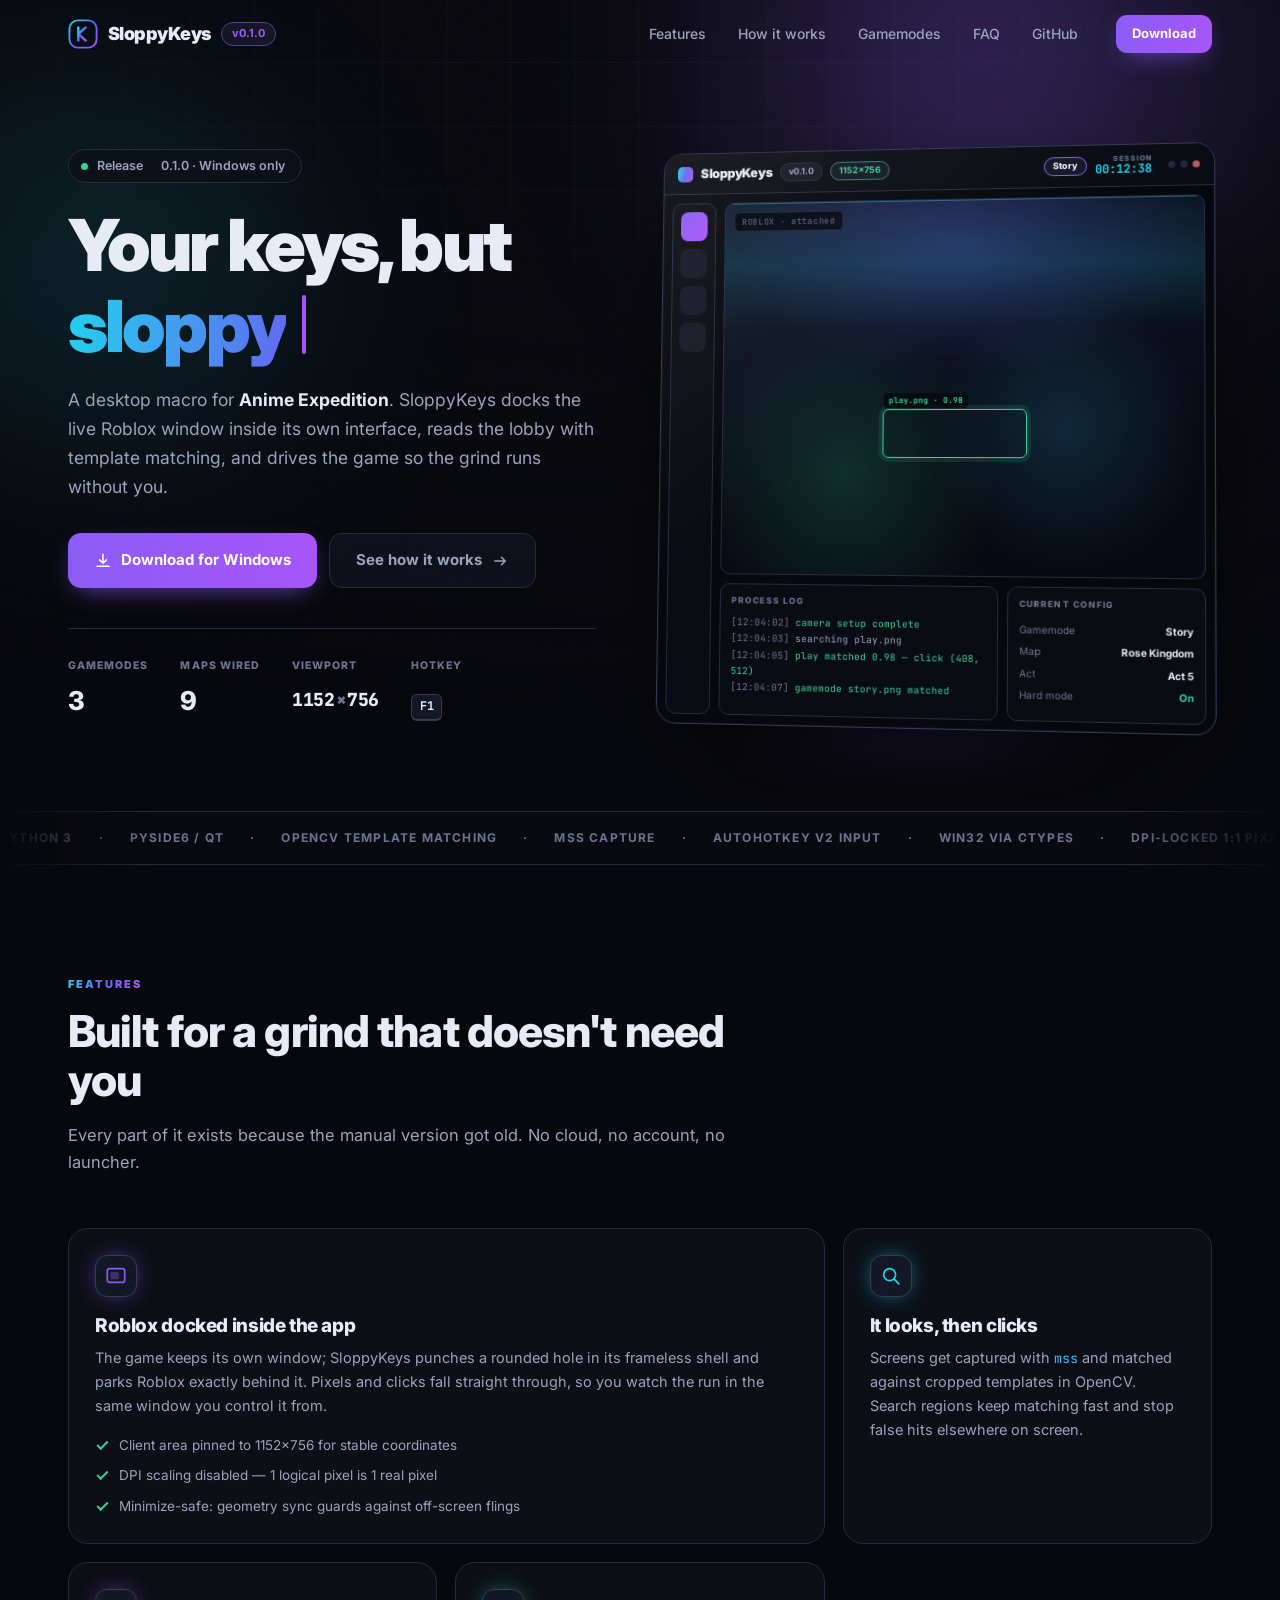
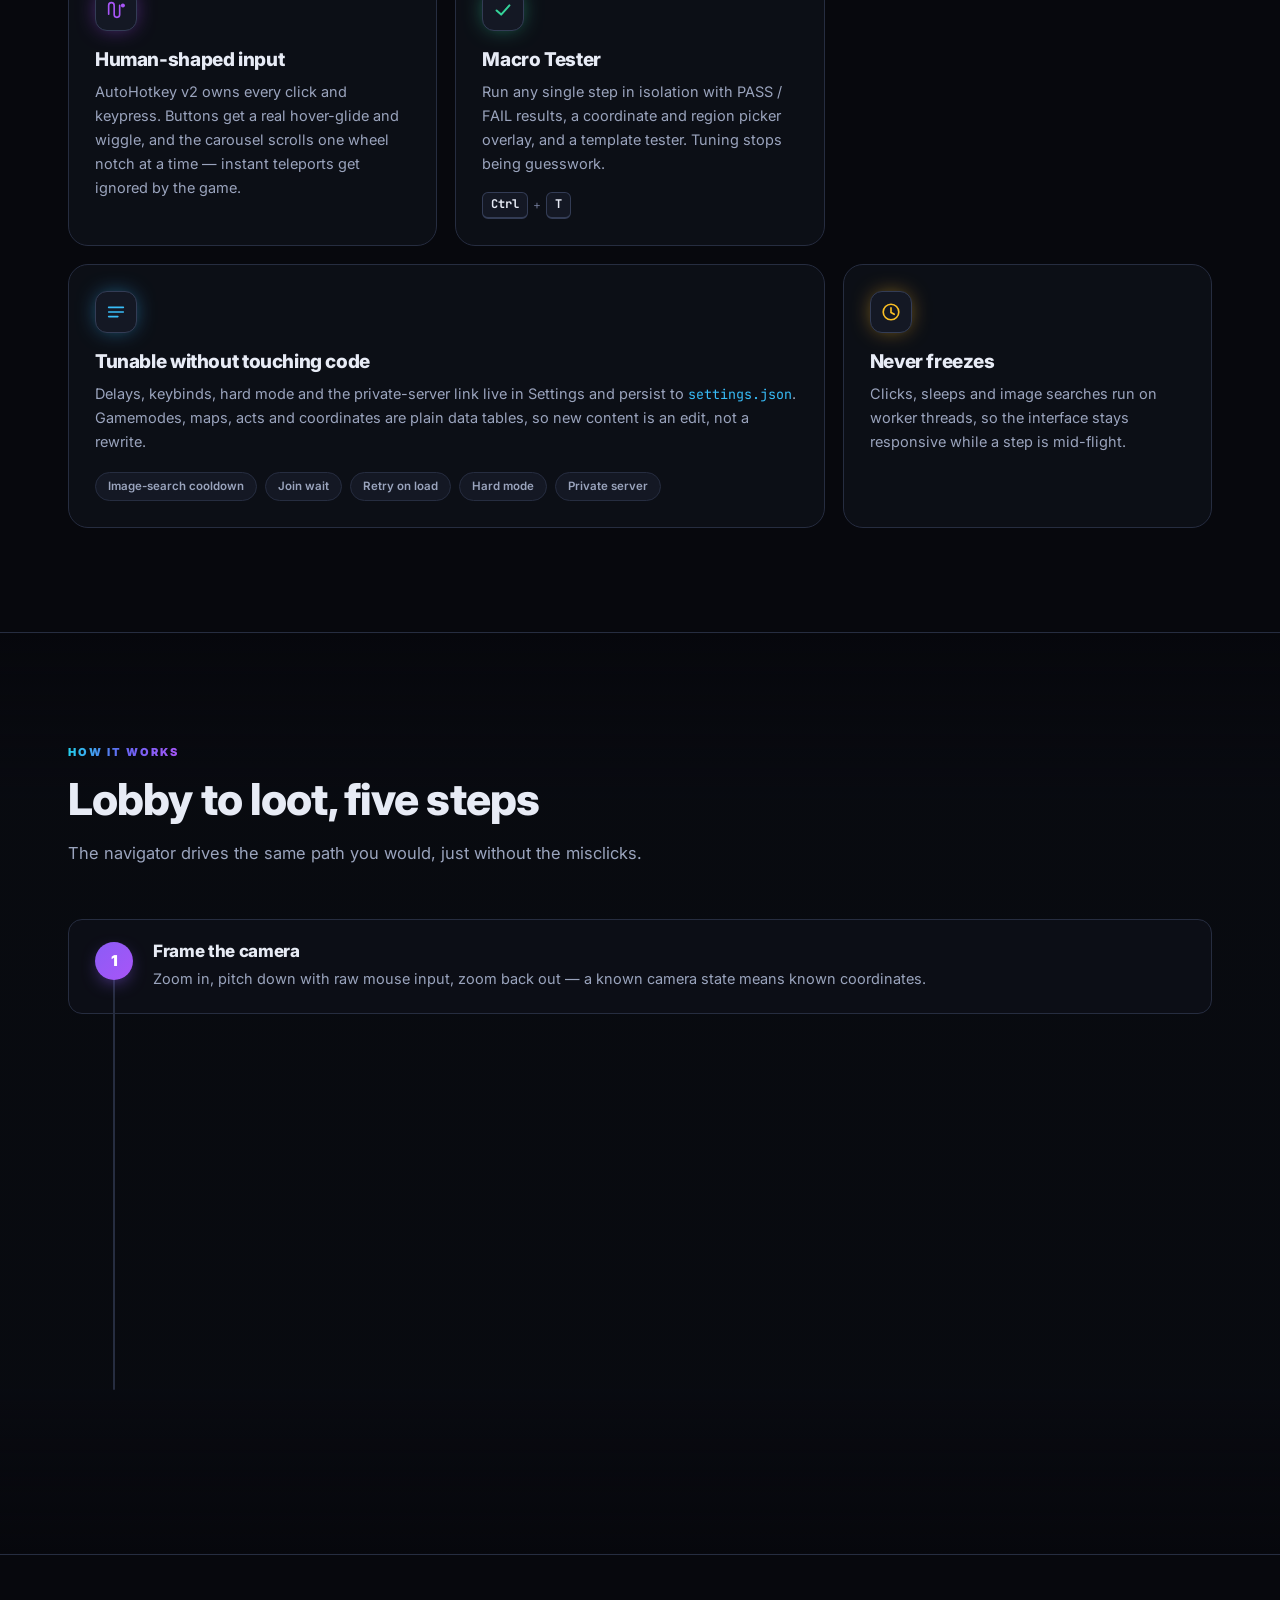
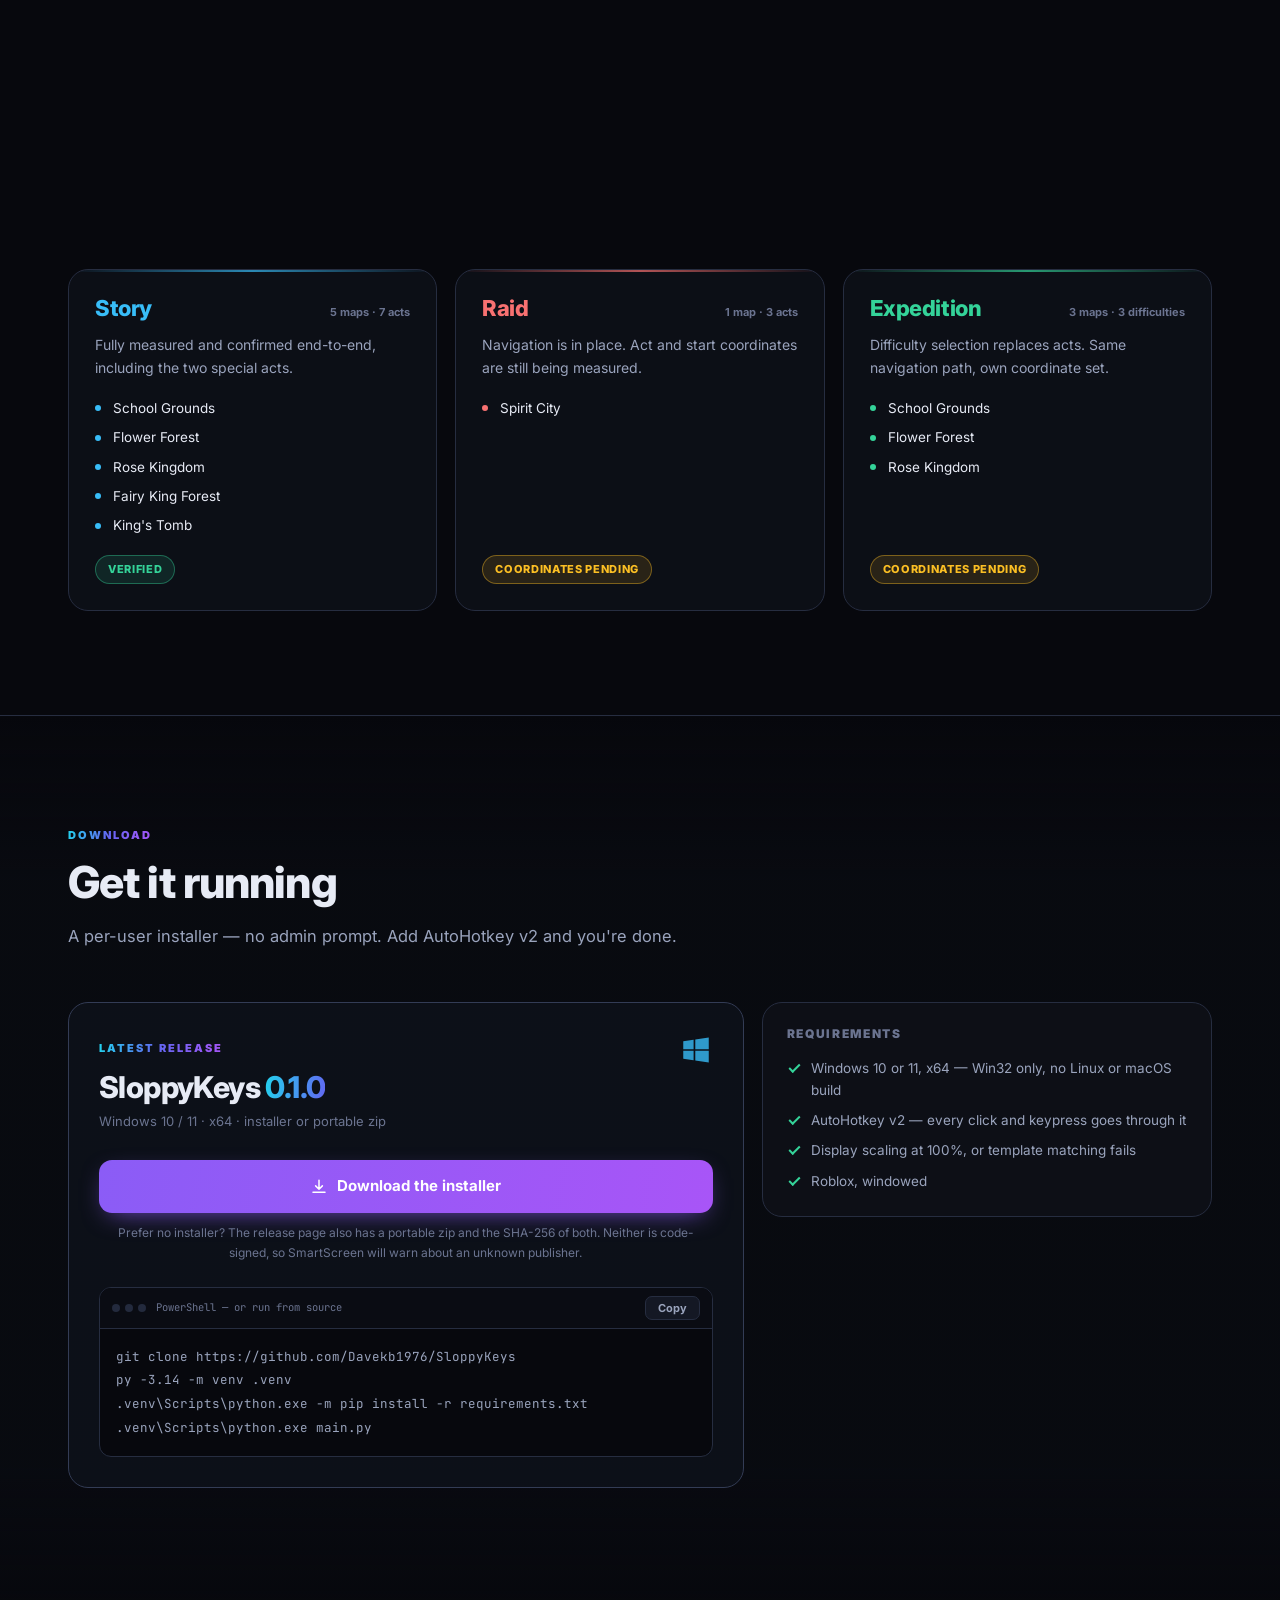
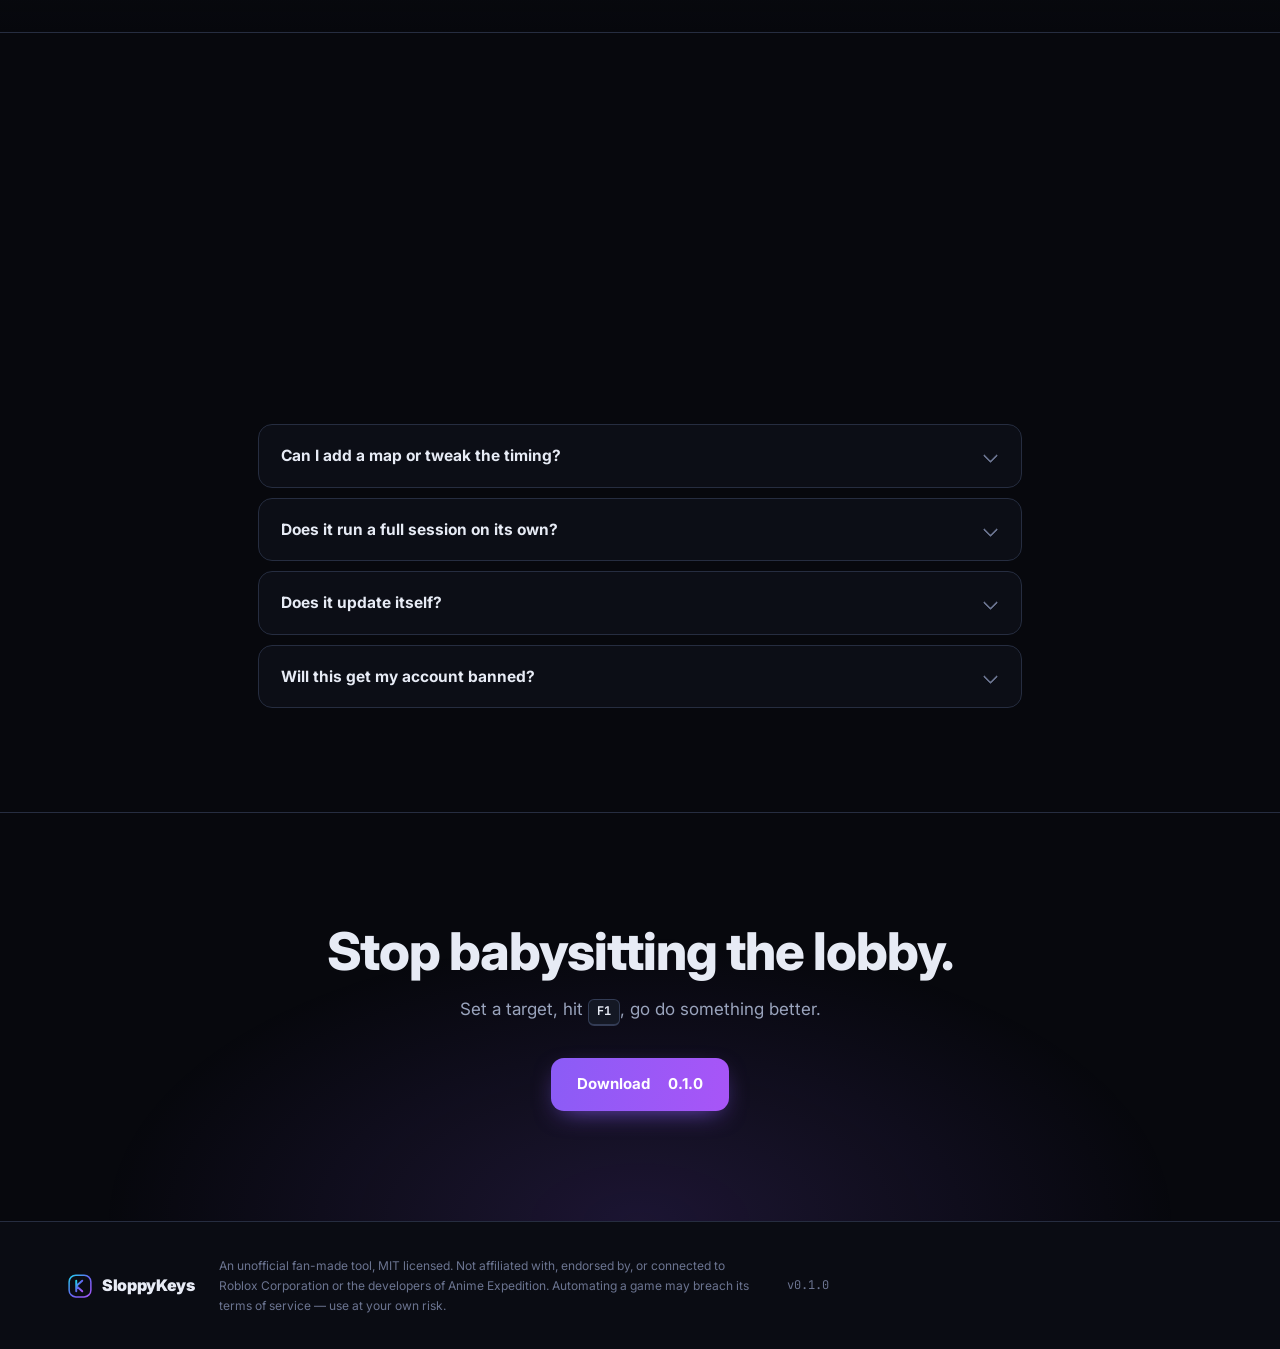
==== commit 5889b782: "docs(website): resync the landing page and deploy it to Pages The site claimed an 816x638 viewport a" ====
--- a/website/index.html
+++ b/website/index.html
@@ -46,7 +46,7 @@
         <path d="M11 9v14M11 16l8-7M11 16l8 7" fill="none" stroke="url(#g-mark)" stroke-width="2.6" stroke-linecap="round" stroke-linejoin="round"/>
       </svg>
       <span class="brand-name">SloppyKeys</span>
-      <span class="pill pill-v">v0.3.0</span>
+      <span class="pill pill-v" data-sk-version="v{v}">v0.1.0</span>
     </a>
 
     <nav class="nav-links" aria-label="Sections">
@@ -54,6 +54,7 @@
       <a href="#how">How it works</a>
       <a href="#modes">Gamemodes</a>
       <a href="#faq">FAQ</a>
+      <a href="https://github.com/Davekb1976/SloppyKeys">GitHub</a>
     </nav>
 
     <a class="btn btn-primary btn-sm" href="#download">
@@ -73,7 +74,7 @@
     <div class="hero-copy">
       <div class="badge reveal">
         <span class="dot"></span>
-        Release 0.3.0 · Windows only
+        Release <span data-sk-version="{v}"> </span>0.1.0</span> · Windows only
       </div>
 
       <h1 class="reveal" data-delay="60">
@@ -111,7 +112,7 @@
         </div>
         <div class="stat">
           <dt>Viewport</dt>
-          <dd class="mono small">816<span class="x">×</span>638</dd>
+          <dd class="mono small">1152<span class="x">×</span>756</dd>
         </div>
         <div class="stat">
           <dt>Hotkey</dt>
@@ -126,8 +127,8 @@
         <div class="app-titlebar">
           <span class="mini-mark" aria-hidden="true"></span>
           <span class="app-brand">SloppyKeys</span>
-          <span class="pill pill-tiny">v0.3.0</span>
-          <span class="pill pill-tiny pill-good">816×638</span>
+          <span class="pill pill-tiny" data-sk-version="v{v}">v0.1.0</span>
+          <span class="pill pill-tiny pill-good">1152×756</span>
           <span class="spacer"></span>
           <span class="pill pill-tiny pill-mode">Story</span>
           <span class="session"><em>SESSION</em><b id="mockTimer">00:00:00</b></span>
@@ -208,7 +209,7 @@
           so you watch the run in the same window you control it from.
         </p>
         <ul class="ticks">
-          <li>Client area pinned to 816×638 for stable coordinates</li>
+          <li>Client area pinned to 1152×756 for stable coordinates</li>
           <li>DPI scaling disabled — 1 logical pixel is 1 real pixel</li>
           <li>Minimize-safe: geometry sync guards against off-screen flings</li>
         </ul>
@@ -393,8 +394,8 @@
   <div class="wrap">
     <div class="head reveal">
       <span class="eyebrow">Download</span>
-      <h2>Get 0.3.0 running</h2>
-      <p>Source release. Python and AutoHotkey v2 do the heavy lifting, so there's nothing to install beyond them.</p>
+      <h2>Get it running</h2>
+      <p>A per-user installer — no admin prompt. Add AutoHotkey v2 and you're done.</p>
     </div>
 
     <div class="dl">
@@ -402,31 +403,35 @@
         <div class="dl-top">
           <div>
             <span class="eyebrow">Latest release</span>
-            <h3>SloppyKeys <span class="grad">0.3.0</span></h3>
-            <p class="dl-note">Windows 10 / 11 · x64 · source archive</p>
+            <h3>SloppyKeys <span class="grad" data-sk-version="{v}">0.1.0</span></h3>
+            <p class="dl-note">Windows 10 / 11 · x64 · installer or portable zip</p>
           </div>
           <span class="os-badge" aria-hidden="true">
             <svg viewBox="0 0 24 24"><path d="M3 5.8 10.3 4.8v6.6H3zM11.5 4.6 21 3.2v8.2h-9.5zM3 12.6h7.3v6.6L3 18.2zM11.5 12.6H21v8.2l-9.5-1.4z" fill="currentColor"/></svg>
           </span>
         </div>
 
-        <a class="btn btn-primary btn-lg btn-block" href="#" data-noop>
+        <a class="btn btn-primary btn-lg btn-block" href="https://github.com/Davekb1976/SloppyKeys/releases/latest" data-sk-setup>
           <span class="btn-glow" aria-hidden="true"></span>
           <svg class="i" viewBox="0 0 24 24" aria-hidden="true"><path d="M12 3v12m0 0 4.5-4.5M12 15l-4.5-4.5M4 19h16" fill="none" stroke="currentColor" stroke-width="2" stroke-linecap="round" stroke-linejoin="round"/></svg>
-          Download SloppyKeys 0.3.0
+          Download the installer
         </a>
-        <p class="dl-hint">Point this at your release archive or repo when you publish it.</p>
+        <p class="dl-hint">
+          Prefer no installer? The
+          <a href="https://github.com/Davekb1976/SloppyKeys/releases/latest">release page</a>
+          also has a portable zip and the SHA-256 of both. Neither is code-signed, so
+          SmartScreen will warn about an unknown publisher.
+        </p>
 
         <div class="terminal">
           <div class="terminal-bar">
             <span class="tdots" aria-hidden="true"><i></i><i></i><i></i></span>
-            <span class="mono terminal-title">PowerShell — project root</span>
+            <span class="mono terminal-title">PowerShell — or run from source</span>
             <button class="copy" type="button" data-copy="#cmds" aria-label="Copy setup commands">Copy</button>
           </div>
-          <pre class="mono" id="cmds"># install dependencies (first time only)
+          <pre class="mono" id="cmds">git clone https://github.com/Davekb1976/SloppyKeys
+py -3.14 -m venv .venv
 .venv\Scripts\python.exe -m pip install -r requirements.txt
-
-# launch
 .venv\Scripts\python.exe main.py</pre>
         </div>
       </div>
@@ -435,9 +440,9 @@
         <div class="side-card reveal" data-delay="60" data-spotlight>
           <h4>Requirements</h4>
           <ul class="ticks">
-            <li>Windows 10 or 11 — Win32 only, no Linux or macOS build</li>
-            <li>Python 3 with the bundled virtual environment</li>
-            <li>AutoHotkey v2 for synthetic input</li>
+            <li>Windows 10 or 11, x64 — Win32 only, no Linux or macOS build</li>
+            <li><a href="https://www.autohotkey.com/">AutoHotkey v2</a> — every click and keypress goes through it</li>
+            <li>Display scaling at 100%, or template matching fails</li>
             <li>Roblox, windowed</li>
           </ul>
         </div>
@@ -445,9 +450,10 @@
         <div class="side-card reveal" data-delay="120" data-spotlight>
           <h4>Default hotkeys</h4>
           <div class="bind"><span>Start / Stop</span><kbd>F1</kbd></div>
+          <div class="bind"><span>Stop</span><kbd>F2</kbd></div>
           <div class="bind"><span>Reload</span><kbd>F3</kbd></div>
           <div class="bind"><span>Macro Tester</span><span class="kbd-row"><kbd>Ctrl</kbd><span>+</span><kbd>T</kbd></span></div>
-          <p class="side-note">All three are rebindable in Settings → Keybinds.</p>
+          <p class="side-note">All four are rebindable in Settings → Keybinds.</p>
         </div>
       </aside>
     </div>
@@ -469,15 +475,19 @@
       </details>
       <details class="reveal" data-delay="40">
         <summary>Why does the Roblox window get resized?<span class="chev" aria-hidden="true"></span></summary>
-        <p>Every coordinate and template is captured at an 816×638 client area with DPI scaling disabled. Pinning that size is what makes clicks land in the right place on any display.</p>
+        <p>Every coordinate and template is captured at a 1152×756 client area with DPI scaling disabled. Pinning that size is what makes clicks land in the right place on any display — and it's why Windows display scaling has to be 100%: a template cropped at 100% scores as a different image at 125%.</p>
       </details>
       <details class="reveal" data-delay="80">
         <summary>Can I add a map or tweak the timing?<span class="chev" aria-hidden="true"></span></summary>
         <p>Yes. Content lives in data tables — gamemodes, maps, acts, start sequences, images and search regions. Delays and keybinds are editable live in Settings and saved to <span class="mono">settings.json</span>.</p>
       </details>
       <details class="reveal" data-delay="120">
-        <summary>Is the full auto-run loop finished?<span class="chev" aria-hidden="true"></span></summary>
-        <p>Not in 0.3.0. Camera setup and lobby navigation are verified for Story and runnable step by step in the Macro Tester. Chaining them into the F1 loop, plus in-match unit placement, is what's next.</p>
+        <summary>Does it run a full session on its own?<span class="chev" aria-hidden="true"></span></summary>
+        <p>Yes. F1 walks the lobby, starts the stage, places your units, watches for the result and goes again. Queue up to three targets with a run limit each, and daily challenges preempt the queue while any are left. Every step is still runnable on its own in the Macro Tester when something needs tuning.</p>
+      </details>
+      <details class="reveal" data-delay="140">
+        <summary>Does it update itself?<span class="chev" aria-hidden="true"></span></summary>
+        <p>If you want it to. It checks GitHub once per launch and tells you when there's a newer release; nothing downloads until you click. An installed copy can update in place, and the download is verified against the checksum published with the release. One toggle turns the whole thing off.</p>
       </details>
       <details class="reveal" data-delay="160">
         <summary>Will this get my account banned?<span class="chev" aria-hidden="true"></span></summary>
@@ -494,7 +504,7 @@
     <p>Set a target, hit <kbd>F1</kbd>, go do something better.</p>
     <a class="btn btn-primary btn-lg" href="#download">
       <span class="btn-glow" aria-hidden="true"></span>
-      Download 0.3.0
+      Download <span data-sk-version="{v}"></span>0.1.0</span>
     </a>
   </div>
 </section>
@@ -511,10 +521,11 @@
       <span>SloppyKeys</span>
     </div>
     <p class="disclaimer">
-      An unofficial fan-made tool. Not affiliated with, endorsed by, or connected to Roblox
-      Corporation or the developers of Anime Expedition. Use at your own risk.
+      An unofficial fan-made tool, MIT licensed. Not affiliated with, endorsed by, or
+      connected to Roblox Corporation or the developers of Anime Expedition. Automating a
+      game may breach its terms of service — use at your own risk.
     </p>
-    <span class="footer-v mono">v0.3.0</span>
+    <span class="footer-v mono" data-sk-version="v{v}">v0.1.0</span>
   </div>
 </footer>
 
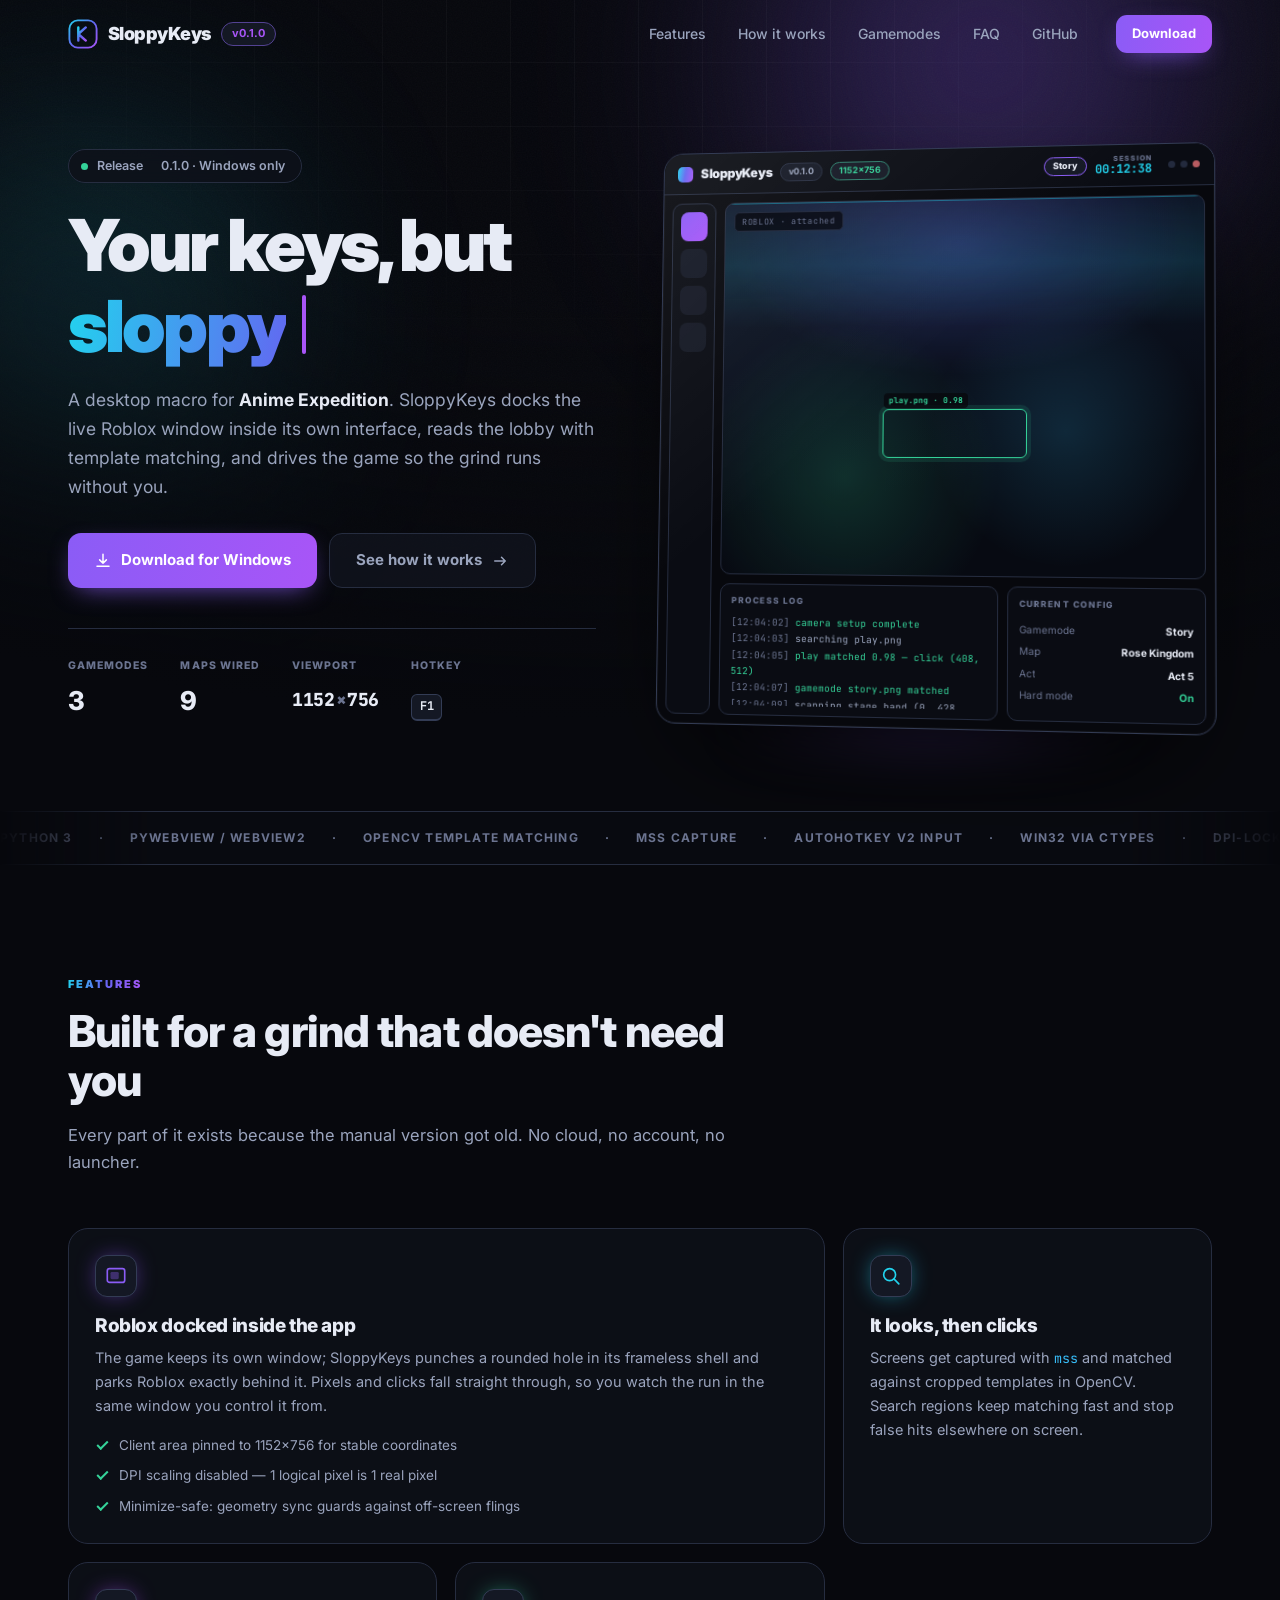
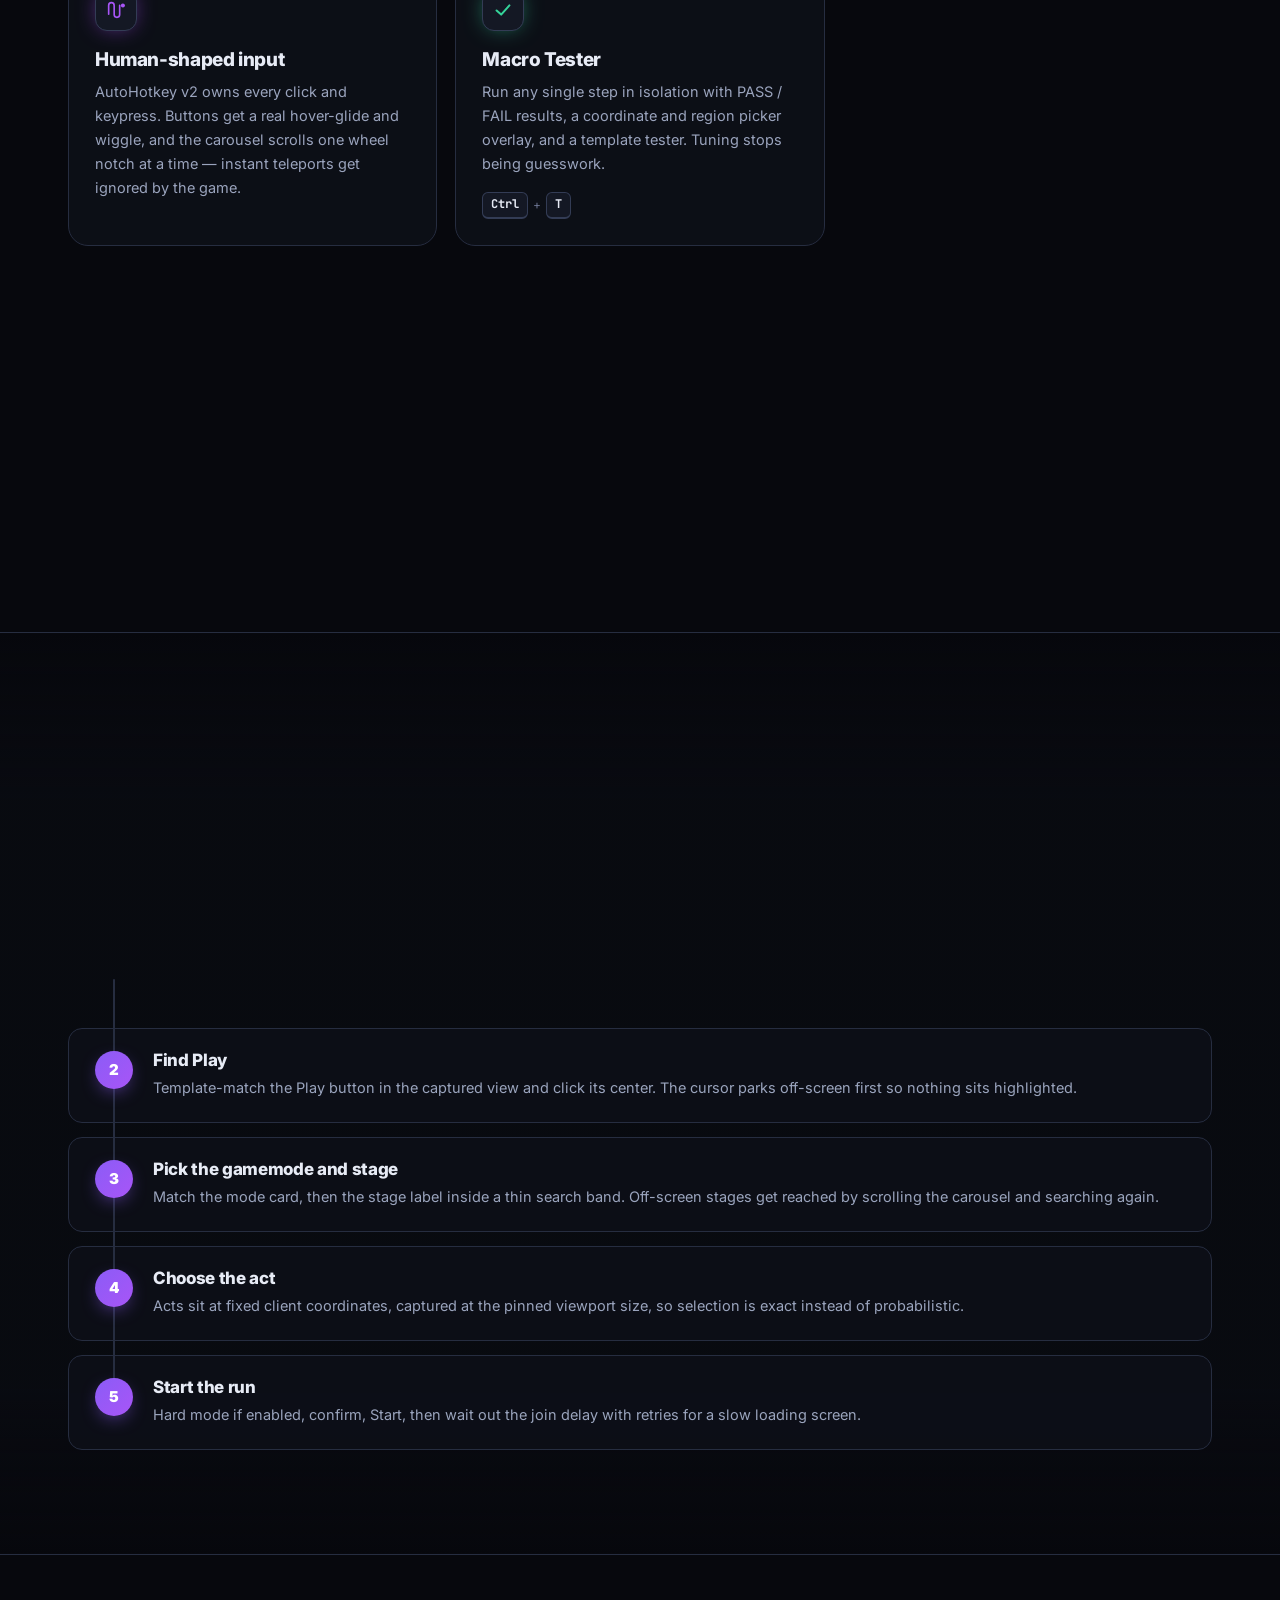
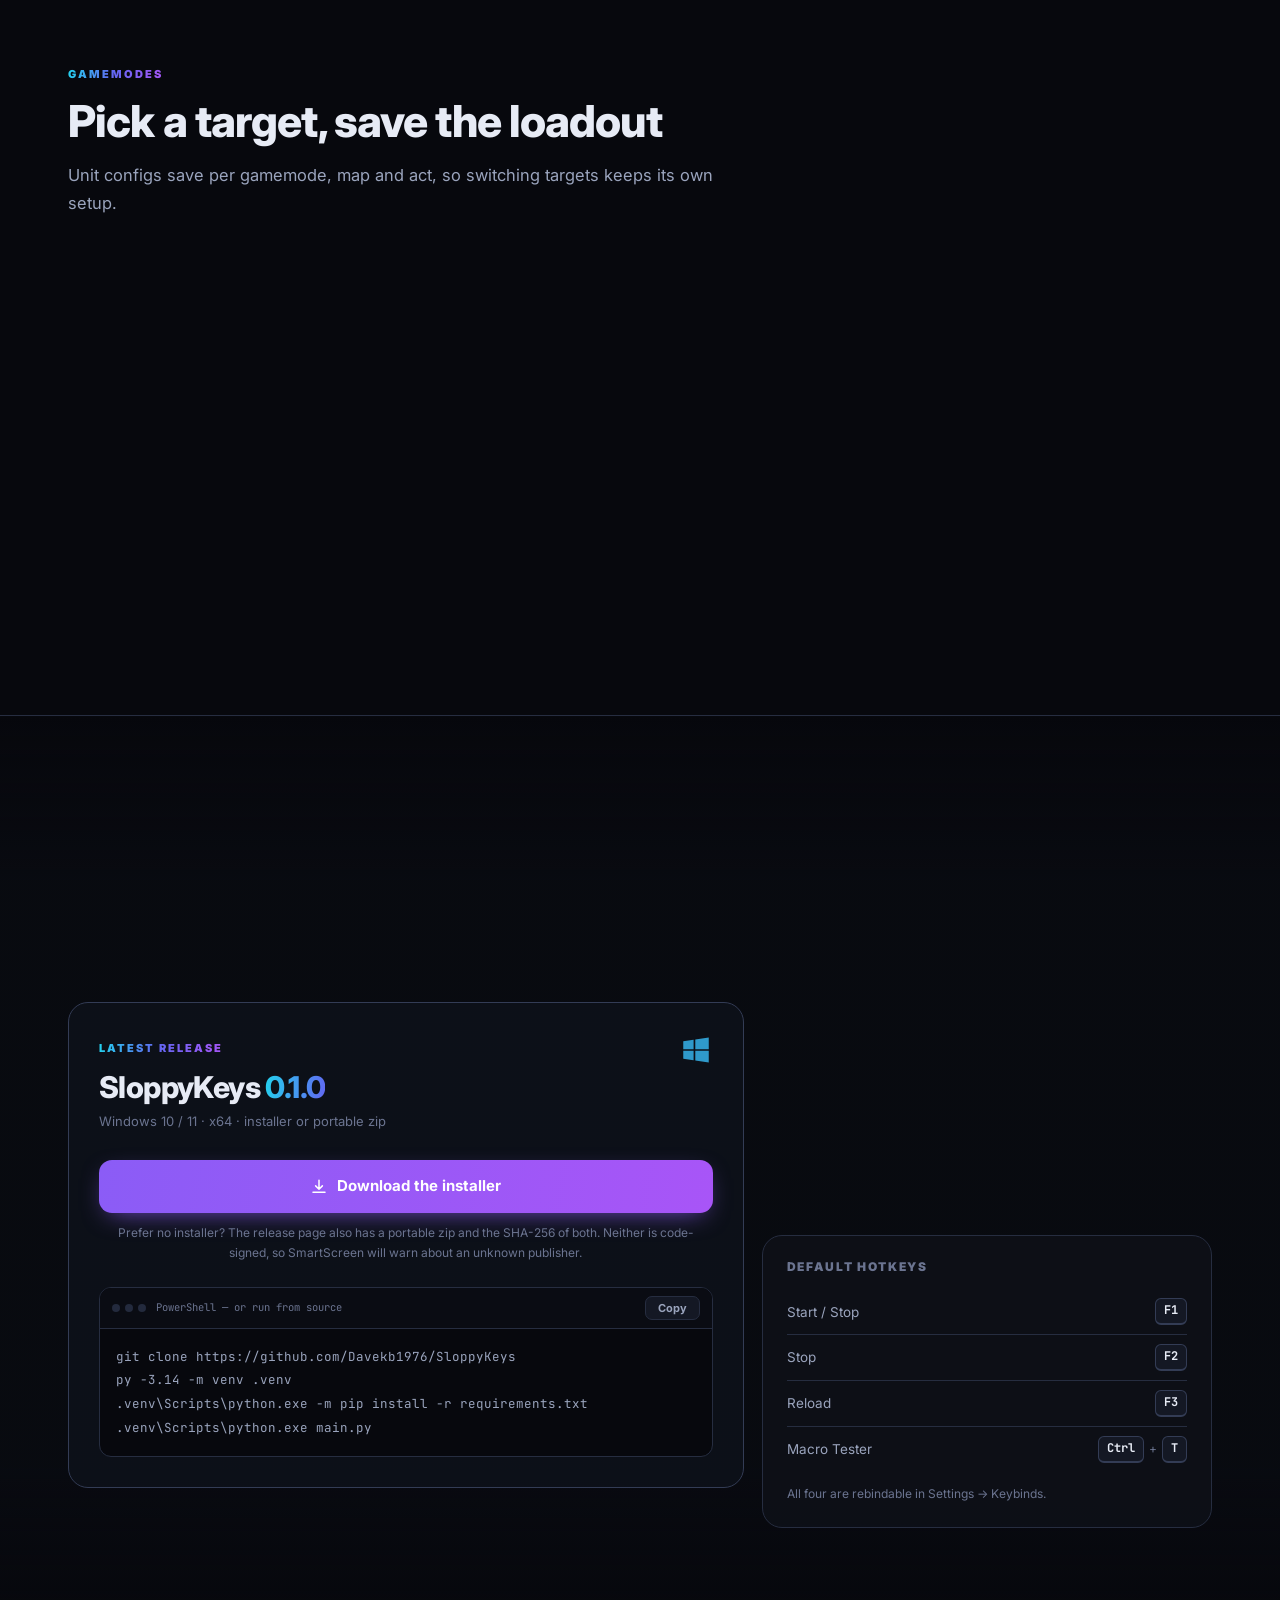
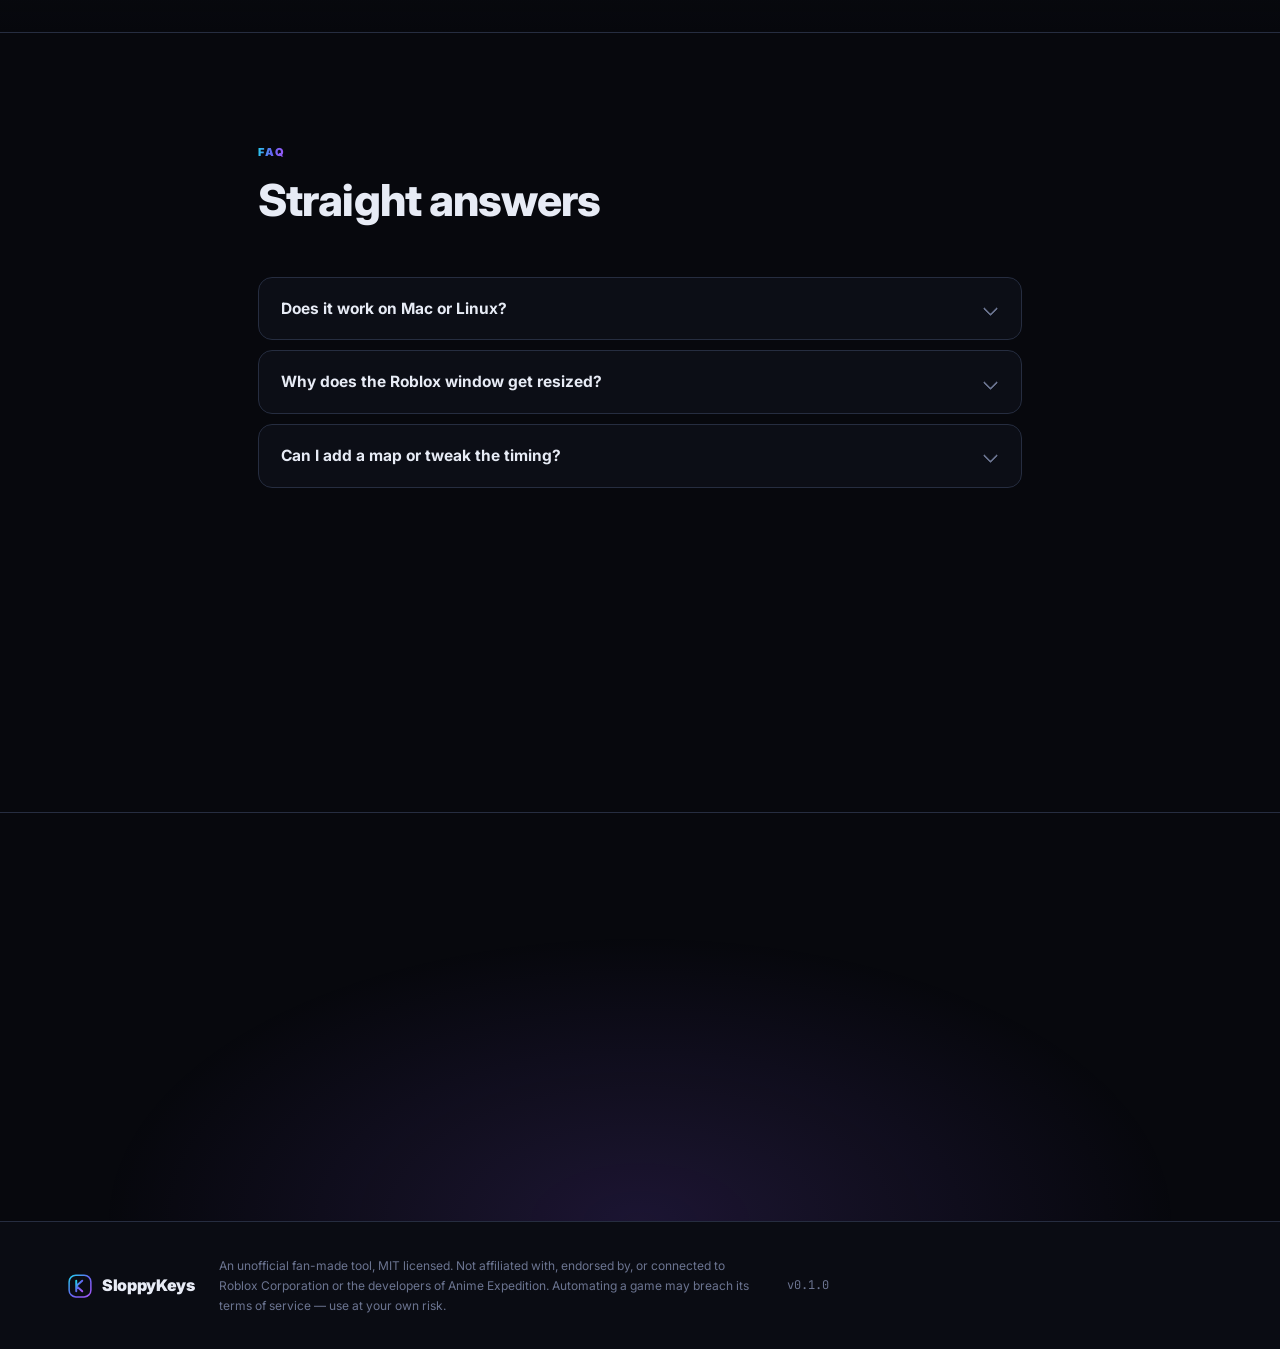
==== commit afcf56df: "build: drop PySide6 and pin the pywebview that replaced it Nothing has imported Qt since sloppykeys/" ====
--- a/website/index.html
+++ b/website/index.html
@@ -176,11 +176,11 @@
 
   <div class="marquee" aria-hidden="true">
     <div class="marquee-track">
-      <span>Python 3</span><span>·</span><span>PySide6 / Qt</span><span>·</span>
+      <span>Python 3</span><span>·</span><span>pywebview / WebView2</span><span>·</span>
       <span>OpenCV template matching</span><span>·</span><span>mss capture</span><span>·</span>
       <span>AutoHotkey v2 input</span><span>·</span><span>Win32 via ctypes</span><span>·</span>
       <span>DPI-locked 1:1 pixels</span><span>·</span>
-      <span>Python 3</span><span>·</span><span>PySide6 / Qt</span><span>·</span>
+      <span>Python 3</span><span>·</span><span>pywebview / WebView2</span><span>·</span>
       <span>OpenCV template matching</span><span>·</span><span>mss capture</span><span>·</span>
       <span>AutoHotkey v2 input</span><span>·</span><span>Win32 via ctypes</span><span>·</span>
       <span>DPI-locked 1:1 pixels</span><span>·</span>
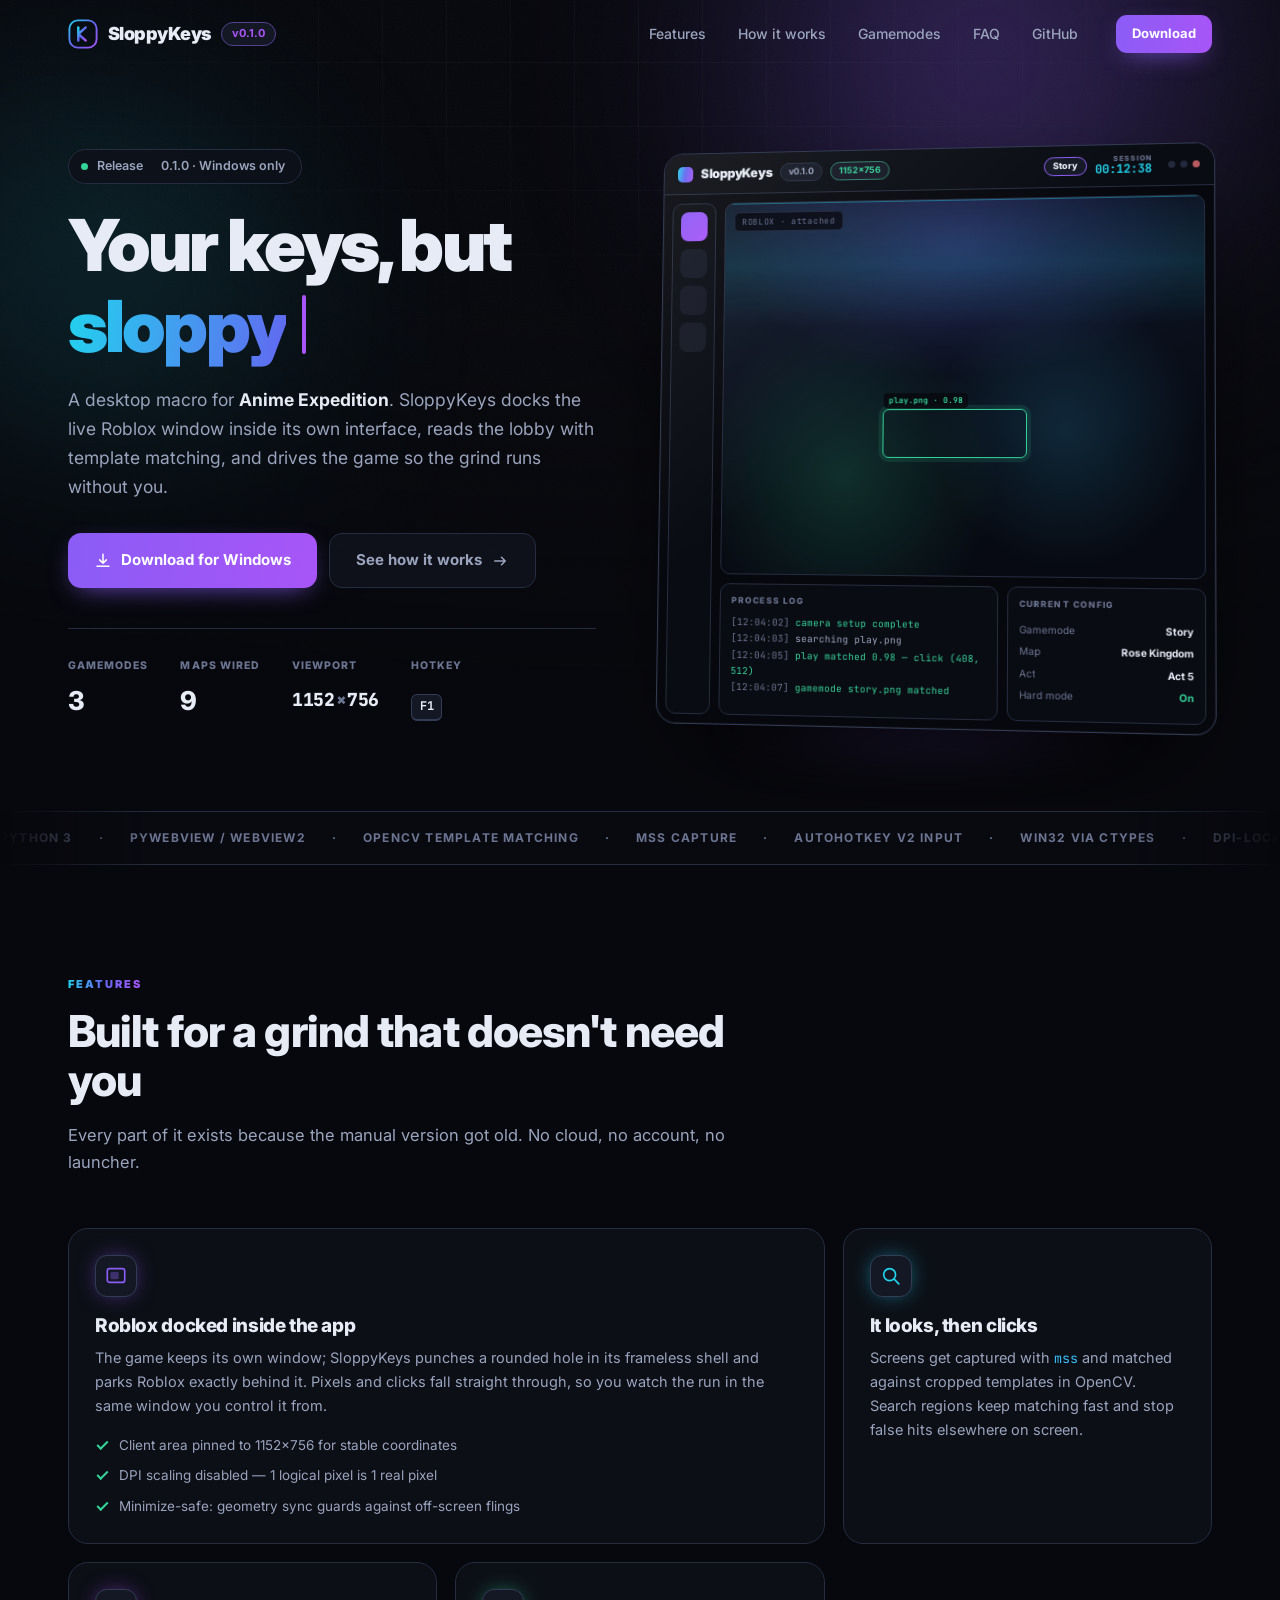
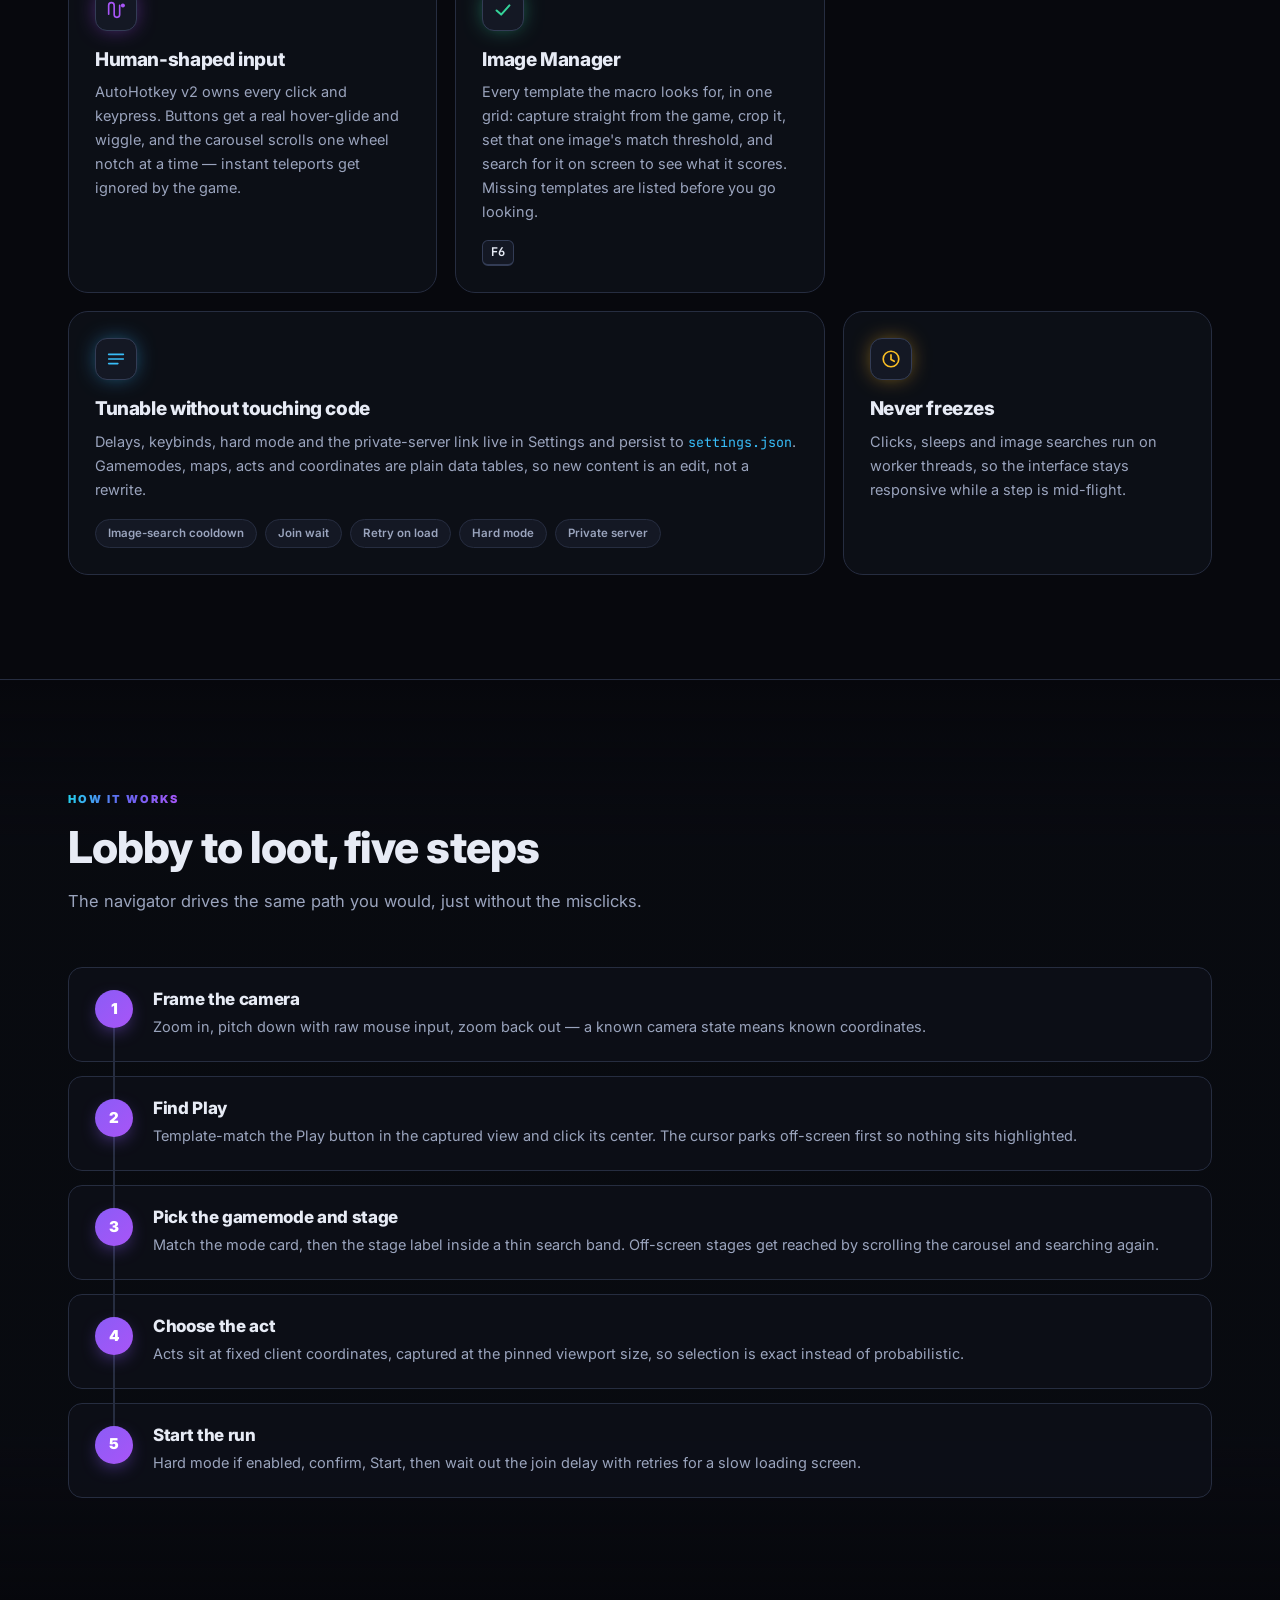
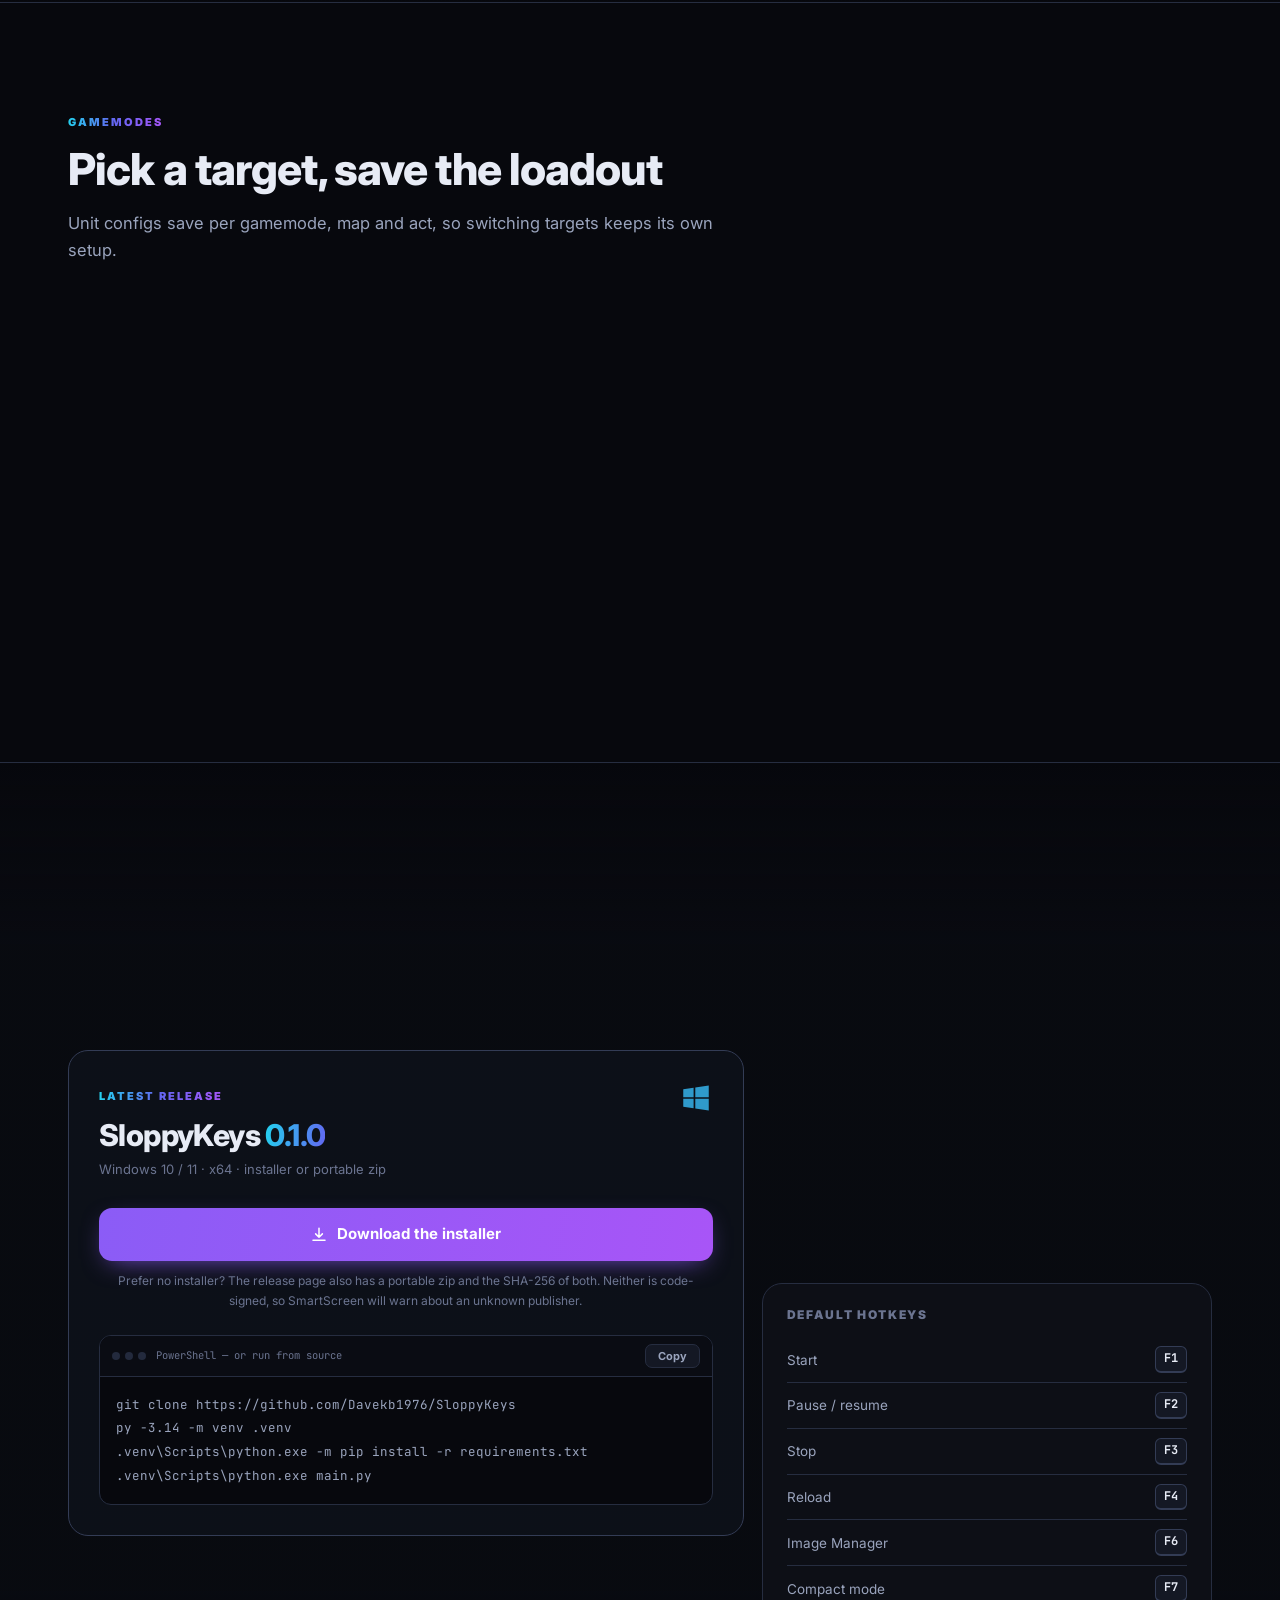
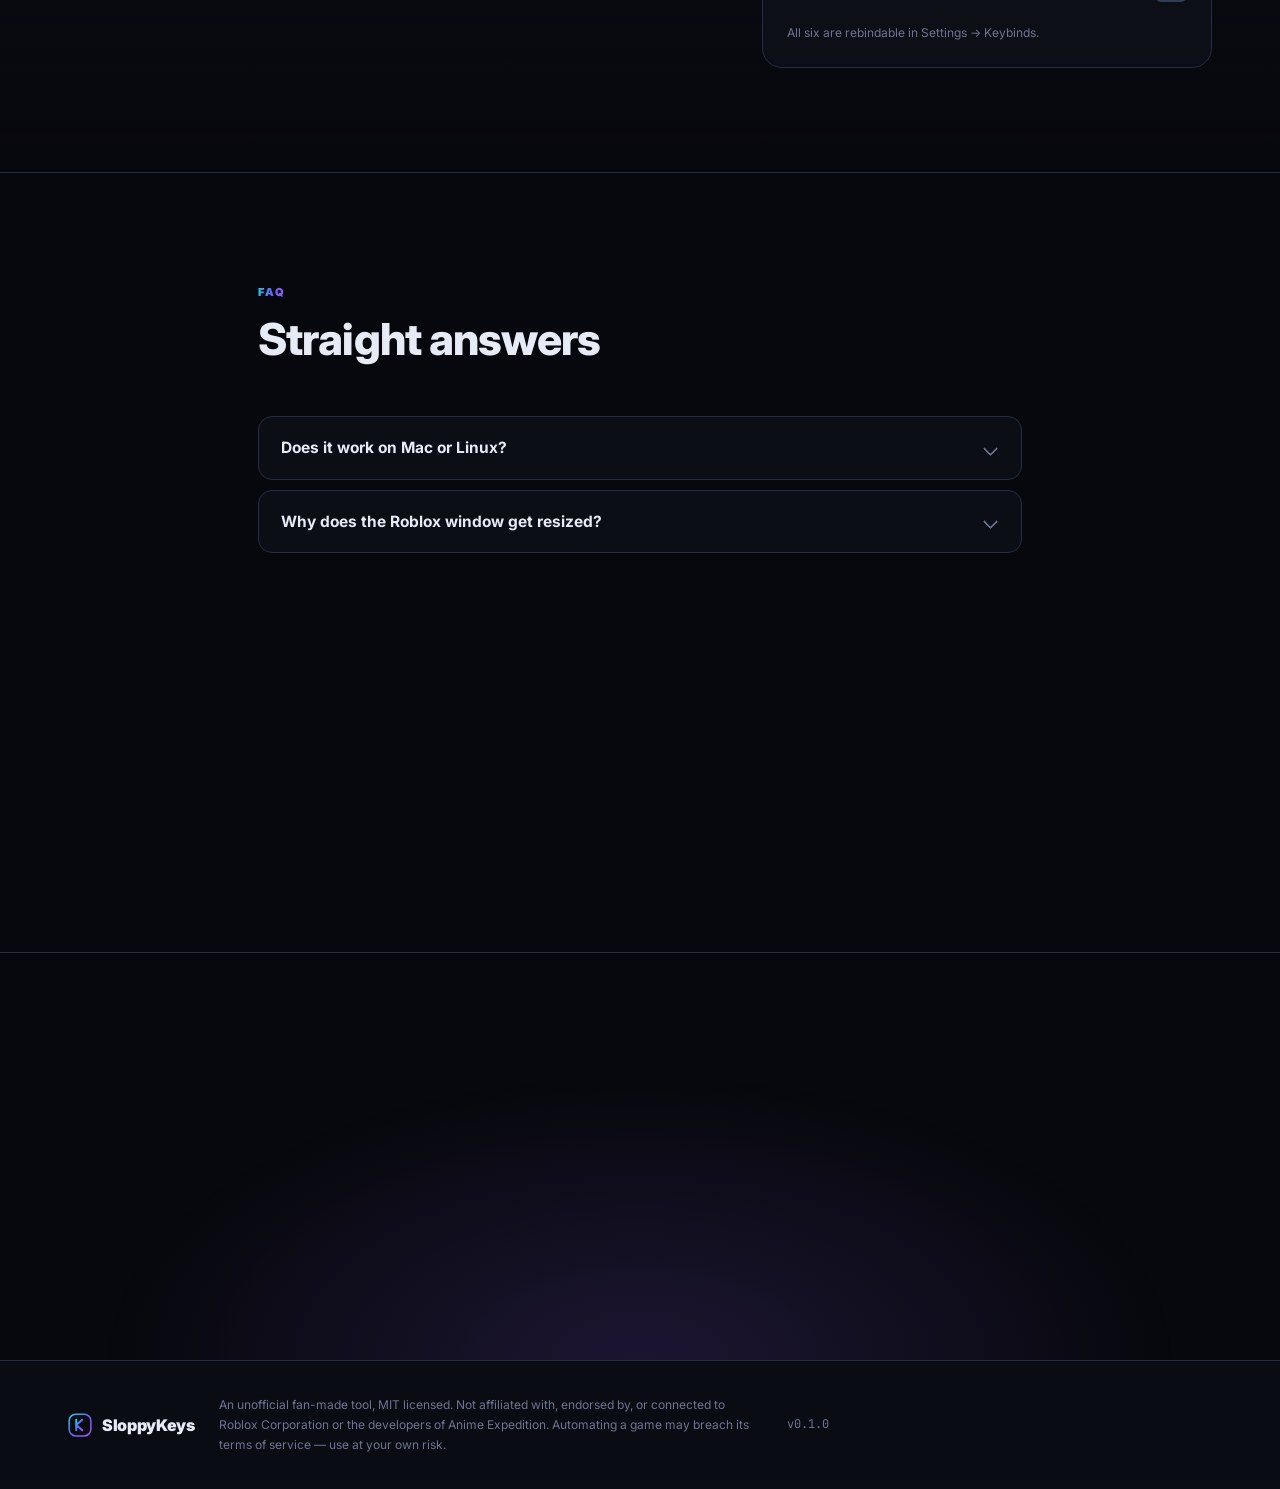
==== commit ade40ab0: "docs: point every Macro Tester reference at what replaced it The hotkey tables were stale too: they " ====
--- a/website/index.html
+++ b/website/index.html
@@ -243,12 +243,13 @@
         <div class="card-ico ico-good" aria-hidden="true">
           <svg viewBox="0 0 24 24"><path d="M5 12.5 10 17l9-10" fill="none" stroke="currentColor" stroke-width="2.2" stroke-linecap="round" stroke-linejoin="round"/></svg>
         </div>
-        <h3>Macro Tester</h3>
+        <h3>Image Manager</h3>
         <p>
-          Run any single step in isolation with PASS / FAIL results, a coordinate and region
-          picker overlay, and a template tester. Tuning stops being guesswork.
-        </p>
-        <span class="kbd-row"><kbd>Ctrl</kbd><span>+</span><kbd>T</kbd></span>
+          Every template the macro looks for, in one grid: capture straight from the game,
+          crop it, set that one image's match threshold, and search for it on screen to see
+          what it scores. Missing templates are listed before you go looking.
+        </p>
+        <span class="kbd-row"><kbd>F6</kbd></span>
       </article>
 
       <article class="card card-wide reveal" data-delay="120" data-spotlight>
@@ -449,11 +450,13 @@
 
         <div class="side-card reveal" data-delay="120" data-spotlight>
           <h4>Default hotkeys</h4>
-          <div class="bind"><span>Start / Stop</span><kbd>F1</kbd></div>
-          <div class="bind"><span>Stop</span><kbd>F2</kbd></div>
-          <div class="bind"><span>Reload</span><kbd>F3</kbd></div>
-          <div class="bind"><span>Macro Tester</span><span class="kbd-row"><kbd>Ctrl</kbd><span>+</span><kbd>T</kbd></span></div>
-          <p class="side-note">All four are rebindable in Settings → Keybinds.</p>
+          <div class="bind"><span>Start</span><kbd>F1</kbd></div>
+          <div class="bind"><span>Pause / resume</span><kbd>F2</kbd></div>
+          <div class="bind"><span>Stop</span><kbd>F3</kbd></div>
+          <div class="bind"><span>Reload</span><kbd>F4</kbd></div>
+          <div class="bind"><span>Image Manager</span><kbd>F6</kbd></div>
+          <div class="bind"><span>Compact mode</span><kbd>F7</kbd></div>
+          <p class="side-note">All six are rebindable in Settings → Keybinds.</p>
         </div>
       </aside>
     </div>
@@ -483,7 +486,7 @@
       </details>
       <details class="reveal" data-delay="120">
         <summary>Does it run a full session on its own?<span class="chev" aria-hidden="true"></span></summary>
-        <p>Yes. F1 walks the lobby, starts the stage, places your units, watches for the result and goes again. Queue up to three targets with a run limit each, and daily challenges preempt the queue while any are left. Every step is still runnable on its own in the Macro Tester when something needs tuning.</p>
+        <p>Yes. F1 walks the lobby, starts the stage, places your units, watches for the result and goes again. Queue up to three targets with a run limit each, and daily challenges preempt the queue while any are left. When something needs tuning, the Image Manager searches for any single template on the live screen and tells you what it scored.</p>
       </details>
       <details class="reveal" data-delay="140">
         <summary>Does it update itself?<span class="chev" aria-hidden="true"></span></summary>
